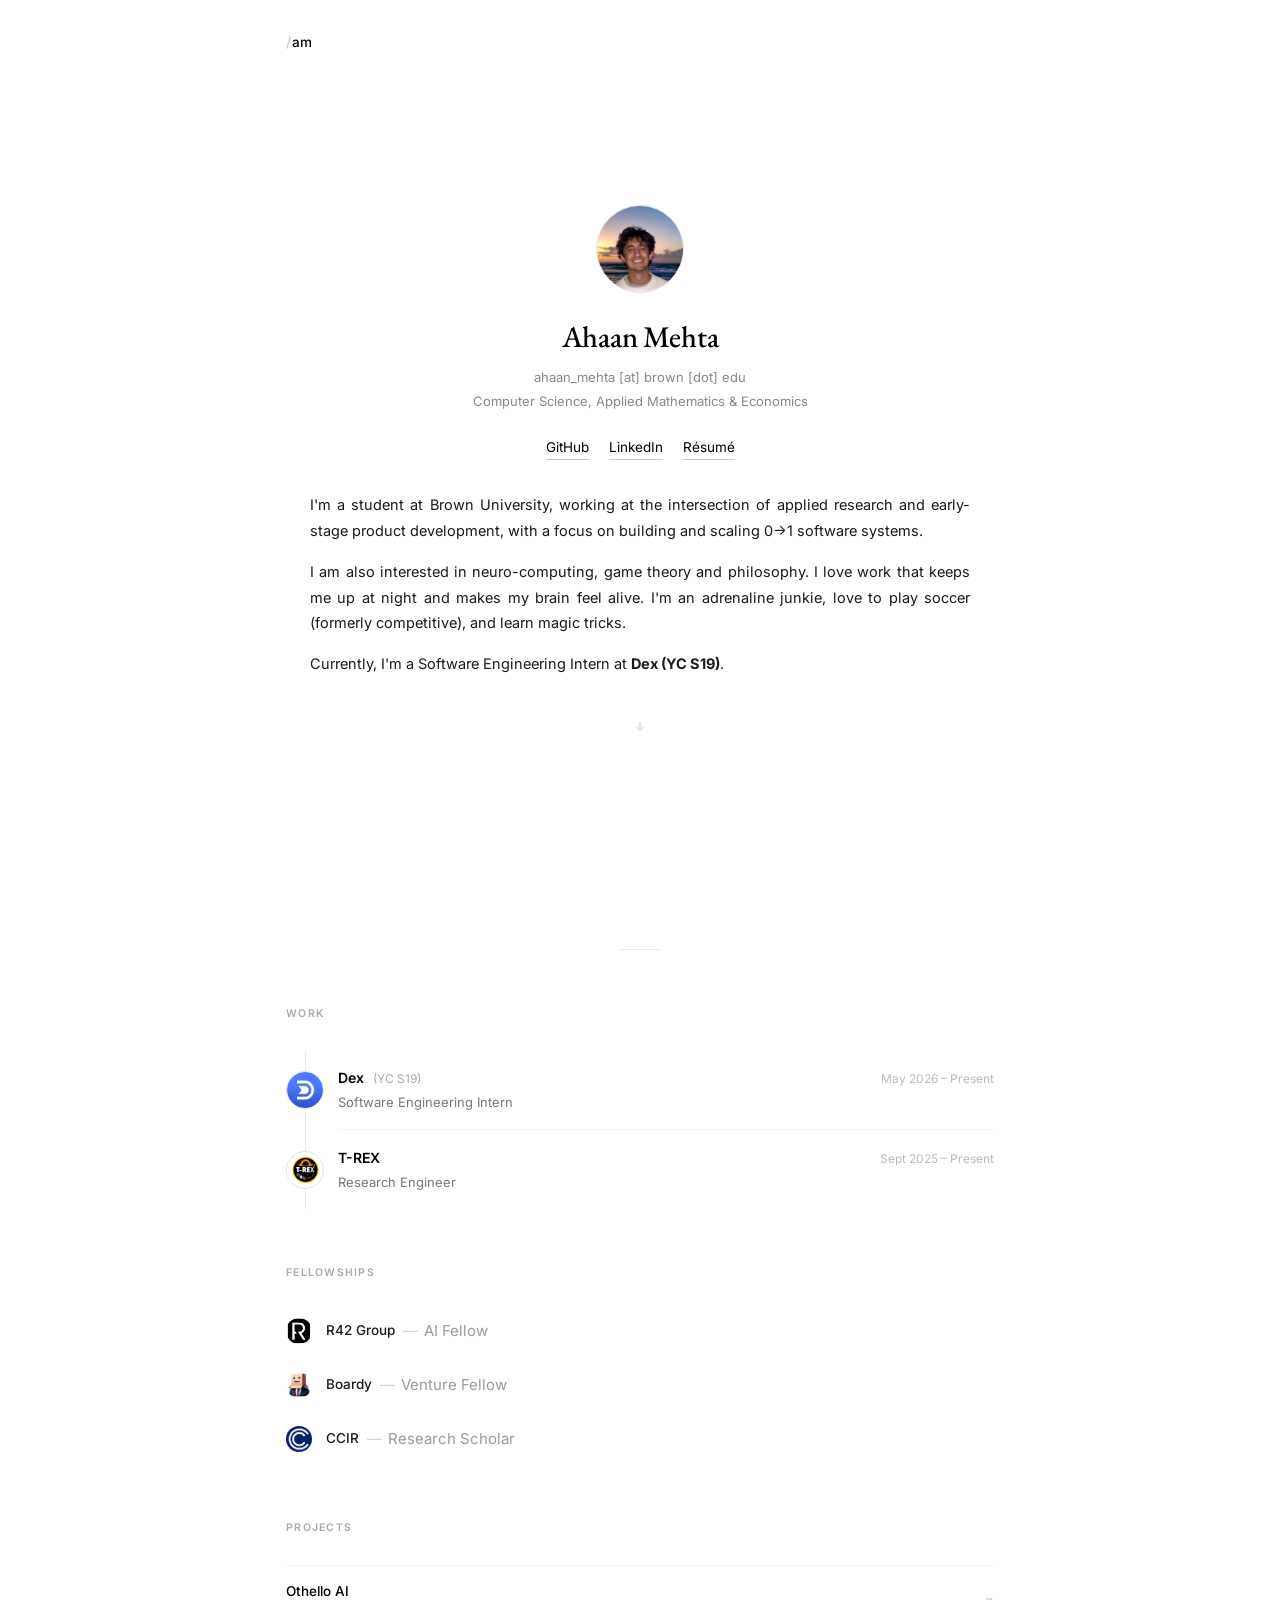
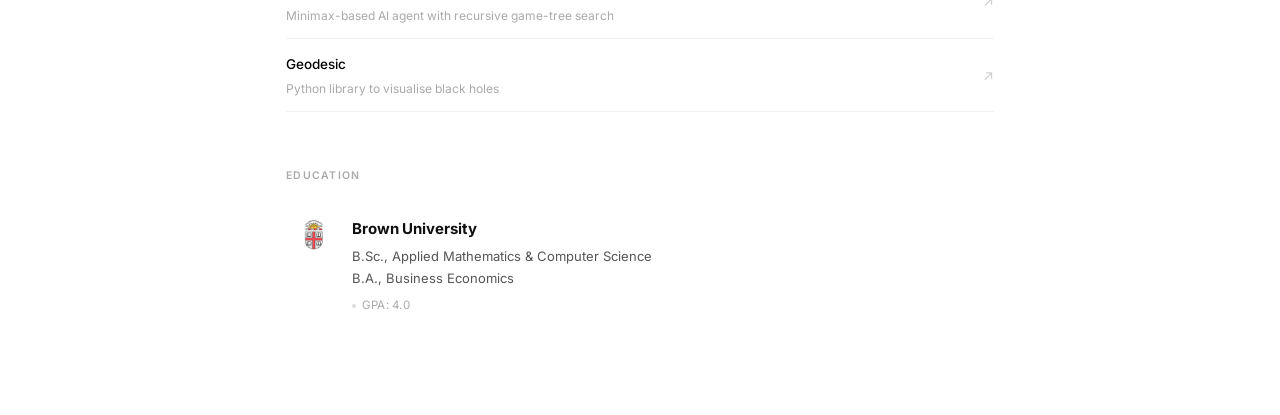
==== index.html @ 7aa82756 "Initial deploy" ====
<!DOCTYPE html>
<html lang="en">
<head>
<meta charset="UTF-8">
<meta name="viewport" content="width=device-width, initial-scale=1.0">
<title>Ahaan Mehta</title>
<link rel="preconnect" href="https://fonts.googleapis.com">
<link href="https://fonts.googleapis.com/css2?family=EB+Garamond:ital,wght@0,400;0,500;0,600;1,400&family=Inter:wght@300;400;500&display=swap" rel="stylesheet">
<style>
* { margin: 0; padding: 0; box-sizing: border-box; }

:root {
  --serif: 'EB Garamond', Georgia, serif;
  --sans:  'Inter', system-ui, sans-serif;
}

body {
  font-family: var(--sans);
  background: #fff;
  color: #000;
  font-size: 15px;
  line-height: 1.6;
  -webkit-font-smoothing: antialiased;
}

.container {
  max-width: 780px;
  margin: 0 auto;
  padding: 0 36px 100px;
}

/* ── NAV ── */
nav {
  padding: 32px 0 0;
  display: flex;
  align-items: center;
  gap: 24px;
}
.monogram {
  font-family: var(--sans);
  font-size: 13.5px;
  font-weight: 500;
  letter-spacing: -0.01em;
  color: #000;
  text-decoration: none;
  margin-right: 4px;
  padding-bottom: 2px;
  border-bottom: 1.5px solid transparent;
  transition: border-color 0.15s;
}
.monogram .slash { color: #c8c8c8; margin-right: 1px; }
.monogram:hover { border-bottom-color: #000; }
.nav-links { display: flex; gap: 24px; margin-left: auto; }
nav a {
  text-decoration: none;
  color: #000;
  font-size: 13.5px;
  font-weight: 400;
  font-family: var(--sans);
  padding-bottom: 2px;
  border-bottom: 1.5px solid transparent;
  transition: border-color 0.15s;
}
nav a.active { font-weight: 500; border-bottom-color: #000; }
nav a:hover  { border-bottom-color: #000; }

/* ── ABOVE FOLD ── */
.above-fold {
  min-height: 92vh;
  display: flex;
  flex-direction: column;
  justify-content: center;
  align-items: center;
  text-align: center;
}

.avatar {
  width: 88px;
  height: 88px;
  border-radius: 50%;
  overflow: hidden;
  flex-shrink: 0;
  border: 1.5px solid #e4e4e4;
  margin-bottom: 20px;
}
.avatar img { width: 100%; height: 100%; object-fit: cover; object-position: center top; display: block; }

h1 {
  font-family: var(--serif);
  font-size: 30px;
  font-weight: 500;
  letter-spacing: -0.2px;
  margin-bottom: 6px;
}

.meta {
  font-family: var(--sans);
  font-size: 13px;
  color: #888;
  margin-bottom: 3px;
}

/* ── TOP LINKS ── */
.links {
  display: flex;
  gap: 20px;
  margin: 20px 0 32px;
  flex-wrap: wrap;
  justify-content: center;
  align-items: center;
}
.link-item {
  position: relative;
  display: inline-block;
}
.link-item a {
  text-decoration: none;
  color: #000;
  font-family: var(--sans);
  font-size: 13.5px;
  font-weight: 400;
  border-bottom: 1px solid #ccc;
  padding-bottom: 1px;
  display: inline-block;
  transition: border-color 0.18s, transform 0.18s ease;
  transform-origin: center bottom;
}
.link-item a:hover {
  border-color: #000;
  transform: scale(1.09);
}

/* ── BROWSER-CHROME PREVIEW CARD ── */
/* Only shown on hover of .link-item */
.preview-card {
  display: none;
  position: absolute;
  top: calc(100% + 14px);
  left: 50%;
  transform: translateX(-50%);
  width: 300px;
  background: #fff;
  border: 1px solid #e2e2e2;
  border-radius: 10px;
  overflow: hidden;
  box-shadow: 0 8px 30px rgba(0,0,0,0.12);
  z-index: 100;
  pointer-events: none;
  text-align: left;
}
.link-item:hover .preview-card { display: block; }

/* Chrome bar */
.b-chrome {
  background: #f2f2f2;
  border-bottom: 1px solid #e0e0e0;
  padding: 7px 10px;
  display: flex;
  align-items: center;
  gap: 8px;
}
.b-dots {
  display: flex;
  gap: 4px;
  flex-shrink: 0;
}
.b-dots span {
  width: 9px;
  height: 9px;
  border-radius: 50%;
}
.b-url {
  flex: 1;
  background: #fff;
  border: 1px solid #ddd;
  border-radius: 4px;
  padding: 2px 7px;
  font-size: 9px;
  color: #666;
  font-family: var(--sans);
  white-space: nowrap;
  overflow: hidden;
  text-overflow: ellipsis;
  letter-spacing: 0.01em;
}

/* Browser body */
.b-body {
  height: 140px;
  display: flex;
  align-items: center;
  justify-content: center;
  gap: 10px;
  padding: 16px 18px;
  position: relative;
  overflow: hidden;
}

/* GitHub body */
.b-gh {
  background: #0d1117;
  flex-direction: column;
  align-items: flex-start;
  gap: 8px;
}
.b-gh-row {
  display: flex;
  align-items: center;
  gap: 8px;
}
.b-gh-avatar {
  width: 28px;
  height: 28px;
  border-radius: 50%;
  background: #30363d;
  flex-shrink: 0;
  display: flex;
  align-items: center;
  justify-content: center;
}
.b-gh-avatar svg { width: 17px; height: 17px; fill: #8b949e; }
.b-gh-username {
  font-size: 12px;
  font-weight: 600;
  color: #e6edf3;
  font-family: var(--sans);
}
.b-gh-repos {
  display: flex;
  flex-direction: column;
  gap: 6px;
  padding-left: 2px;
}
.b-gh-repo {
  font-size: 10.5px;
  color: #58a6ff;
  font-family: var(--sans);
  white-space: nowrap;
}
.b-gh-repo::before { content: '⬡ '; color: #30363d; font-size: 9px; }

/* LinkedIn body */
.b-li {
  background: #fff;
  flex-direction: column;
  align-items: flex-start;
  gap: 6px;
  border-top: 3px solid #0a66c2;
}
.b-li-row {
  display: flex;
  align-items: center;
  gap: 10px;
}
.b-li-photo {
  width: 42px;
  height: 42px;
  border-radius: 50%;
  background: #dde8f5;
  flex-shrink: 0;
}
.b-li-name {
  font-size: 13px;
  font-weight: 600;
  color: #000;
  font-family: var(--sans);
}
.b-li-sub {
  font-size: 10.5px;
  color: #666;
  font-family: var(--sans);
  margin-top: 2px;
  line-height: 1.4;
}
.b-li-badge {
  display: inline-block;
  background: #0a66c2;
  color: #fff;
  font-size: 10px;
  font-weight: 600;
  padding: 3px 10px;
  border-radius: 12px;
  font-family: var(--sans);
  margin-top: 6px;
}

/* Résumé body */
.b-cv {
  background: #111;
  flex-direction: column;
  align-items: flex-start;
  gap: 5px;
}
.b-cv-label {
  font-size: 9px;
  letter-spacing: 0.12em;
  text-transform: uppercase;
  color: #666;
  font-family: var(--sans);
}
.b-cv-name {
  font-size: 13px;
  font-weight: 500;
  color: #e8e8e8;
  font-family: var(--sans);
  margin-top: 2px;
}
.b-cv-role {
  font-size: 10.5px;
  color: #888;
  font-family: var(--sans);
  margin-top: 2px;
}
.b-cv-date {
  font-size: 10px;
  color: #555;
  font-family: var(--sans);
  margin-top: 8px;
}

/* ── BIO ── */
.bio {
  text-align: left;
  max-width: 660px;
  width: 100%;
}
.bio p {
  font-family: var(--sans);
  color: #1a1a1a;
  font-size: 14.5px;
  line-height: 1.78;
  margin-bottom: 15px;
  text-align: justify;
  text-align-last: left;
  hyphens: auto;
  -webkit-hyphens: auto;
}
.bio p:last-child { margin-bottom: 0; }

/* ── SCROLL HINT ── */
.scroll-hint {
  margin-top: 40px;
  font-size: 12px;
  color: #ccc;
  font-family: var(--sans);
  letter-spacing: 0.04em;
}

/* ── DIVIDER ── */
.divider {
  width: 40px;
  height: 1px;
  background: #e8e8e8;
  margin: 64px auto 0;
}

/* ── SECTIONS ── */
.below-fold { padding-top: 0; }
section { margin-top: 56px; }
.section-label {
  font-family: var(--sans);
  font-size: 10.5px;
  font-weight: 600;
  letter-spacing: 0.12em;
  text-transform: uppercase;
  color: #aaa;
  margin-bottom: 28px;
}

/* ── WORK TIMELINE ── */
.timeline-track {
  position: relative;
  padding-left: 52px;
}
.timeline-track::before {
  content: '';
  position: absolute;
  left: 19px;
  top: 0;
  bottom: 0;
  width: 1px;
  background: #ebebeb;
}

.tl-item {
  position: relative;
  display: flex;
  align-items: flex-start;
  gap: 16px;
  padding: 16px 0;
  border-bottom: 1px solid #f4f4f4;
}
.tl-item:last-child { border-bottom: none; }

.tl-dot {
  position: absolute;
  left: -52px;
  top: 50%;
  transform: translateY(-50%);
  width: 38px;
  height: 38px;
  border-radius: 50%;
  background: #fff;
  border: 1px solid #e4e4e4;
  display: flex;
  align-items: center;
  justify-content: center;
  overflow: hidden;
  flex-shrink: 0;
  z-index: 1;
}
.tl-dot img { width: 100%; height: 100%; object-fit: cover; border-radius: 50%; display: block; }

.tl-main { flex: 1; }
.tl-header {
  display: flex;
  align-items: baseline;
  justify-content: space-between;
  gap: 12px;
}

/* Link wraps only the company name */
.tl-link {
  text-decoration: none;
  color: inherit;
  display: inline-block;
}
.tl-company {
  font-family: var(--sans);
  font-size: 14px;
  font-weight: 600;
  display: inline-block;
  transition: transform 0.18s ease;
  transform-origin: left center;
}
.tl-link:hover .tl-company { transform: scale(1.06); }

.tl-yc {
  font-size: 12px;
  color: #aaa;
  font-weight: 400;
  margin-left: 5px;
  font-family: var(--sans);
  letter-spacing: 0;
}
.tl-date {
  font-size: 12px;
  color: #bbb;
  font-family: var(--sans);
  white-space: nowrap;
}
.tl-role {
  font-size: 13px;
  color: #777;
  margin-top: 2px;
}

/* ── FELLOWSHIPS ── */
.fellowships {
  display: flex;
  flex-direction: column;
  gap: 4px;
  margin-top: -4px;
}
.fellow-row {
  display: flex;
  align-items: center;
  gap: 14px;
  padding: 12px 0;
}
.fellow-mark {
  width: 26px;
  height: 26px;
  border-radius: 50%;
  overflow: hidden;
  background: #fff;
  flex-shrink: 0;
}
.fellow-mark img { width: 100%; height: 100%; object-fit: cover; display: block; }

/* Link wraps only the name + role text */
.fellow-link {
  flex: 1;
  text-decoration: none;
  color: inherit;
  display: inline-flex;
  align-items: center;
}
.fellow-name {
  font-family: var(--sans);
  font-size: 13.5px;
  font-weight: 500;
  color: #1a1a1a;
  letter-spacing: -0.05px;
  display: inline-block;
  transition: transform 0.18s ease, color 0.15s;
  transform-origin: left center;
}
.fellow-link:hover .fellow-name { transform: scale(1.05); color: #000; }
.fellow-role {
  font-weight: 400;
  color: #9a9a9a;
  margin-left: 8px;
  letter-spacing: 0;
  transition: color 0.15s;
}
.fellow-role::before { content: '—'; margin-right: 6px; color: #d4d4d4; }
.fellow-link:hover .fellow-role { color: #6a6a6a; }

/* ── PROJECTS ── */
.projects-list { display: flex; flex-direction: column; }
.project-item {
  display: flex;
  align-items: center;
  justify-content: space-between;
  padding: 13px 0;
  border-bottom: 1px solid #f2f2f2;
  text-decoration: none;
  color: inherit;
}
.project-item:first-child { border-top: 1px solid #f2f2f2; }
.project-item:hover .project-name { border-bottom: 1px solid #000; }
.project-left { flex: 1; }
.project-name {
  font-size: 13.5px;
  font-weight: 500;
  border-bottom: 1px solid transparent;
  display: inline;
  font-family: var(--sans);
}
.project-tech { font-size: 12px; color: #aaa; margin-top: 3px; font-family: var(--sans); }
.project-arrow { font-size: 14px; color: #ccc; margin-left: 12px; }

/* ── EDUCATION ── */
.edu-row {
  display: flex;
  align-items: flex-start;
  gap: 10px;
  padding: 4px 0 0;
}
.edu-mark {
  width: 56px;
  height: 56px;
  flex-shrink: 0;
  display: flex;
  align-items: flex-start;
  justify-content: center;
  padding-top: 2px;
}
.edu-mark img {
  max-width: 56px;
  max-height: 56px;
  width: auto;
  height: auto;
  object-fit: contain;
  display: block;
  opacity: 0.8;
}
.edu-body { flex: 1; min-width: 0; }
.edu-school {
  font-family: var(--sans);
  font-size: 15px;
  font-weight: 700;
  color: #0f0f0f;
  letter-spacing: -0.1px;
  margin-bottom: 5px;
}
.edu-degree {
  font-size: 13px;
  color: #555;
  line-height: 1.6;
  font-family: var(--sans);
}
.edu-degree + .edu-degree { margin-top: 1px; }
.edu-meta {
  display: inline-flex;
  align-items: center;
  gap: 6px;
  margin-top: 8px;
  font-size: 11.5px;
  color: #aaa;
  font-family: var(--sans);
  letter-spacing: 0.02em;
}
.edu-meta::before {
  content: '';
  width: 4px;
  height: 4px;
  border-radius: 50%;
  background: #ddd;
  flex-shrink: 0;
}

/* ── RESPONSIVE ── */
@media (max-width: 640px) {
  .container { padding: 0 20px 80px; }
  nav { padding: 24px 0 0; gap: 16px; }
  .nav-links { gap: 16px; }
  nav a { font-size: 13px; }
  .above-fold { min-height: 85vh; }
  h1 { font-size: 26px; }
  .bio { max-width: 100%; }
  .tl-header { flex-direction: column; gap: 2px; }
  .edu-mark { width: 44px; height: 44px; }
  .edu-mark img { max-width: 44px; max-height: 44px; }
}
</style>
</head>
<body>
<div class="container">

  <!-- NAV -->
  <nav>
    <a href="#" class="monogram" aria-label="Ahaan Mehta — home">
      <span class="slash">/</span>am
    </a>
    <div class="nav-links" style="display:none;">
      <a href="#" class="active">Home</a>
      <a href="#">Entries</a>
      <a href="#">Research</a>
      <a href="#">Projects</a>
    </div>
  </nav>

  <!-- ABOVE FOLD -->
  <div class="above-fold">

    <div class="avatar">
      <img src="assets/avatar.jpg" alt="Ahaan Mehta">
    </div>

    <h1>Ahaan Mehta</h1>
    <div class="meta">ahaan_mehta [at] brown [dot] edu</div>
    <div class="meta">Computer Science, Applied Mathematics &amp; Economics</div>

    <!-- TOP LINKS — zoom on hover, browser-chrome preview card -->
    <div class="links">

      <div class="link-item">
        <a href="https://github.com/ahaan025" target="_blank" rel="noopener">GitHub</a>
        <div class="preview-card">
          <div class="b-chrome">
            <div class="b-dots">
              <span style="background:#ff5f57;"></span>
              <span style="background:#febc2e;"></span>
              <span style="background:#28c840;"></span>
            </div>
            <div class="b-url">github.com/ahaan025</div>
          </div>
          <div class="b-body b-gh">
            <div class="b-gh-row">
              <div class="b-gh-avatar">
                <svg viewBox="0 0 16 16"><path d="M8 0C3.58 0 0 3.58 0 8c0 3.54 2.29 6.53 5.47 7.59.4.07.55-.17.55-.38 0-.19-.01-.82-.01-1.49-2.01.37-2.53-.49-2.69-.94-.09-.23-.48-.94-.82-1.13-.28-.15-.68-.52-.01-.53.63-.01 1.08.58 1.23.82.72 1.21 1.87.87 2.33.66.07-.52.28-.87.51-1.07-1.78-.2-3.64-.89-3.64-3.95 0-.87.31-1.59.82-2.15-.08-.2-.36-1.02.08-2.12 0 0 .67-.21 2.2.82.64-.18 1.32-.27 2-.27.68 0 1.36.09 2 .27 1.53-1.04 2.2-.82 2.2-.82.44 1.1.16 1.92.08 2.12.51.56.82 1.27.82 2.15 0 3.07-1.87 3.75-3.65 3.95.29.25.54.73.54 1.48 0 1.07-.01 1.93-.01 2.2 0 .21.15.46.55.38A8.013 8.013 0 0016 8c0-4.42-3.58-8-8-8z"/></svg>
              </div>
              <span class="b-gh-username">ahaan025</span>
            </div>
            <div class="b-gh-repos">
              <div class="b-gh-repo">take-home-assessment</div>
              <div class="b-gh-repo">geodesic</div>
              <div class="b-gh-repo">othello-ai</div>
              <div class="b-gh-repo">personal-website</div>
            </div>
          </div>
        </div>
      </div>

      <div class="link-item">
        <a href="https://www.linkedin.com/in/ahaan-mehta/" target="_blank" rel="noopener">LinkedIn</a>
        <div class="preview-card">
          <div class="b-chrome">
            <div class="b-dots">
              <span style="background:#ff5f57;"></span>
              <span style="background:#febc2e;"></span>
              <span style="background:#28c840;"></span>
            </div>
            <div class="b-url">linkedin.com/in/ahaan-mehta</div>
          </div>
          <div class="b-body b-li">
            <div class="b-li-row">
              <div class="b-li-photo"></div>
              <div>
                <div class="b-li-name">Ahaan Mehta</div>
                <div class="b-li-sub">Student at Brown University</div>
                <div class="b-li-badge">Connect</div>
              </div>
            </div>
          </div>
        </div>
      </div>

      <!-- ════════════════════════════════════════════════
           TO UPDATE RÉSUMÉ: upload your PDF to the repo
           as assets/resume.pdf, then change href below.
           ════════════════════════════════════════════════ -->
      <div class="link-item">
        <a href="assets/resume.pdf" target="_blank" rel="noopener">Résumé</a>
        <div class="preview-card">
          <div class="b-chrome">
            <div class="b-dots">
              <span style="background:#ff5f57;"></span>
              <span style="background:#febc2e;"></span>
              <span style="background:#28c840;"></span>
            </div>
            <div class="b-url">ahaan_mehta_resume.pdf</div>
          </div>
          <div class="b-body b-cv">
            <div class="b-cv-label">Curriculum Vitae</div>
            <div class="b-cv-name">Ahaan Mehta</div>
            <div class="b-cv-role">CS · Applied Math · Business Econ</div>
            <div class="b-cv-date">Last updated May 2026</div>
          </div>
        </div>
      </div>

    </div>

    <!-- BIO -->
    <div class="bio">
      <p>I'm a student at Brown University, working at the intersection of applied research and early-stage product development, with a focus on building and scaling 0→1 software systems.</p>
      <p>I am also interested in neuro-computing, game theory and philosophy. I love work that keeps me up at night and makes my brain feel alive. I'm an adrenaline junkie, love to play soccer (formerly competitive), and learn magic tricks.</p>
      <p>Currently, I'm a Software Engineering Intern at <strong>Dex (YC S19)</strong>.</p>
    </div>

    <div class="scroll-hint">↓</div>
  </div>

  <div class="divider"></div>

  <!-- BELOW FOLD -->
  <div class="below-fold">

    <!-- WORK — row is a div; only the company name is a link -->
    <section>
      <div class="section-label">Work</div>
      <div class="timeline-track">

        <div class="tl-item">
          <div class="tl-dot">
            <img src="assets/dex.png" alt="Dex">
          </div>
          <div class="tl-main">
            <div class="tl-header">
              <div>
                <a class="tl-link" href="https://getdex.com" target="_blank" rel="noopener">
                  <span class="tl-company">Dex</span>
                </a>
                <span class="tl-yc">(YC S19)</span>
              </div>
              <div class="tl-date">May 2026 – Present</div>
            </div>
            <div class="tl-role">Software Engineering Intern</div>
          </div>
        </div>

        <div class="tl-item">
          <div class="tl-dot">
            <img src="assets/trex.jpg" alt="T-REX">
          </div>
          <div class="tl-main">
            <div class="tl-header">
              <div>
                <a class="tl-link" href="https://t-rexsat.com/" target="_blank" rel="noopener">
                  <span class="tl-company">T-REX</span>
                </a>
              </div>
              <div class="tl-date">Sept 2025 – Present</div>
            </div>
            <div class="tl-role">Research Engineer</div>
          </div>
        </div>

      </div>
    </section>

    <!-- FELLOWSHIPS — row is a div; only the name is a link -->
    <section>
      <div class="section-label">Fellowships</div>
      <div class="fellowships">

        <div class="fellow-row">
          <div class="fellow-mark">
            <img src="assets/r42.jpeg" alt="R42 Group">
          </div>
          <a class="fellow-link" href="https://www.r42group.com/" target="_blank" rel="noopener">
            <span class="fellow-name">R42 Group</span>
            <span class="fellow-role">AI Fellow</span>
          </a>
        </div>

        <div class="fellow-row">
          <div class="fellow-mark">
            <img src="assets/boardy.jpeg" alt="Boardy">
          </div>
          <a class="fellow-link" href="https://www.boardy.ai/" target="_blank" rel="noopener">
            <span class="fellow-name">Boardy</span>
            <span class="fellow-role">Venture Fellow</span>
          </a>
        </div>

        <div class="fellow-row">
          <div class="fellow-mark">
            <img src="assets/ccir.png" alt="CCIR">
          </div>
          <a class="fellow-link" href="https://cambridge-research.org/" target="_blank" rel="noopener">
            <span class="fellow-name">CCIR</span>
            <span class="fellow-role">Research Scholar</span>
          </a>
        </div>

      </div>
    </section>

    <!-- PROJECTS -->
    <!-- ════════════════════════════════════════════════════
         TO ADD / UPDATE A PROJECT:
         Copy one <a class="project-item"> block below,
         set href="https://github.com/ahaan025/REPO-NAME",
         update the name and tech description.
         ════════════════════════════════════════════════════ -->
    <section>
      <div class="section-label">Projects</div>
      <div class="projects-list">
        <a class="project-item" href="https://github.com/ahaan025/othello-ai" target="_blank" rel="noopener">
          <div class="project-left">
            <div class="project-name">Othello AI</div>
            <div class="project-tech">Minimax-based AI agent with recursive game-tree search</div>
          </div>
          <div class="project-arrow">↗</div>
        </a>
        <a class="project-item" href="https://github.com/ahaan025/geodesic" target="_blank" rel="noopener">
          <div class="project-left">
            <div class="project-name">Geodesic</div>
            <div class="project-tech">Python library to visualise black holes</div>
          </div>
          <div class="project-arrow">↗</div>
        </a>
      </div>
    </section>

    <!-- EDUCATION -->
    <section>
      <div class="section-label">Education</div>
      <div class="edu-row">
        <div class="edu-mark">
          <img src="assets/brown.png" alt="Brown University">
        </div>
        <div class="edu-body">
          <div class="edu-school">Brown University</div>
          <div class="edu-degree">B.Sc., Applied Mathematics &amp; Computer Science</div>
          <div class="edu-degree">B.A., Business Economics</div>
          <div class="edu-meta">GPA: 4.0</div>
        </div>
      </div>
    </section>

  </div>
</div>
</body>
</html>
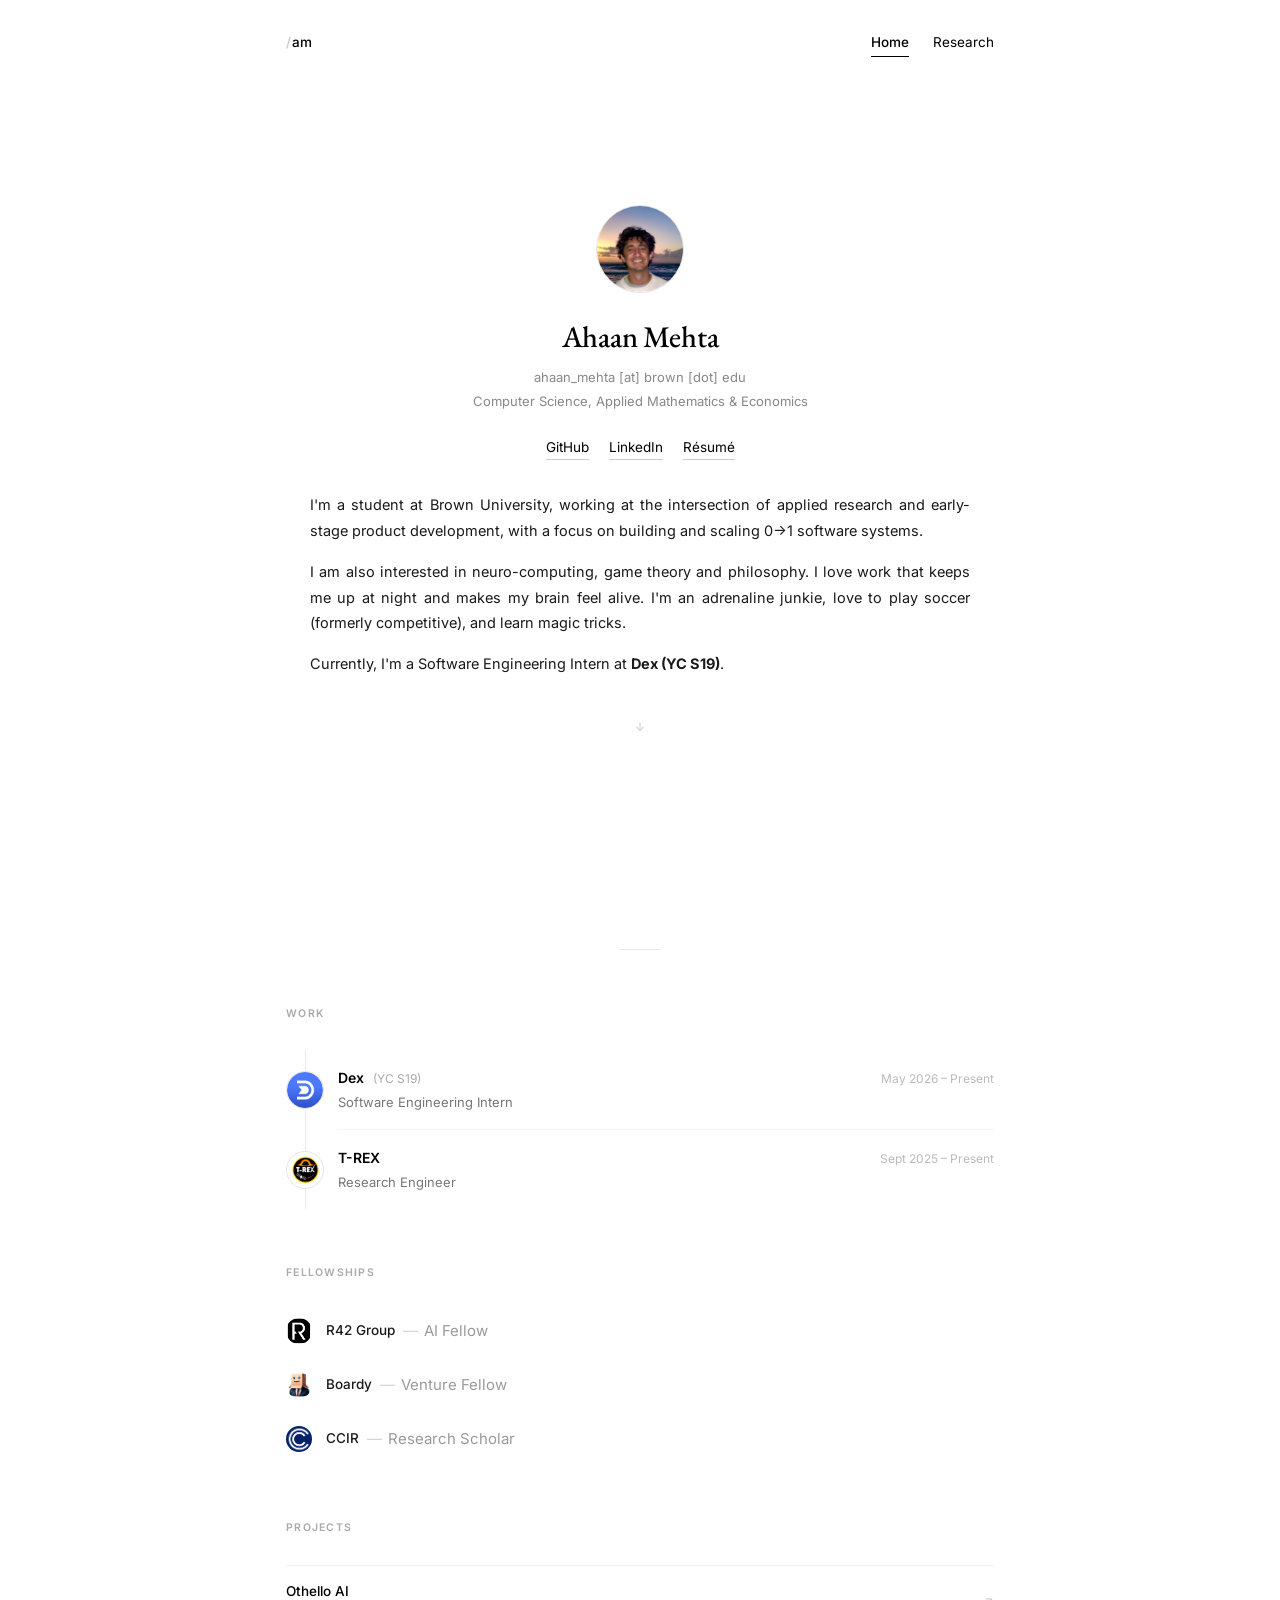
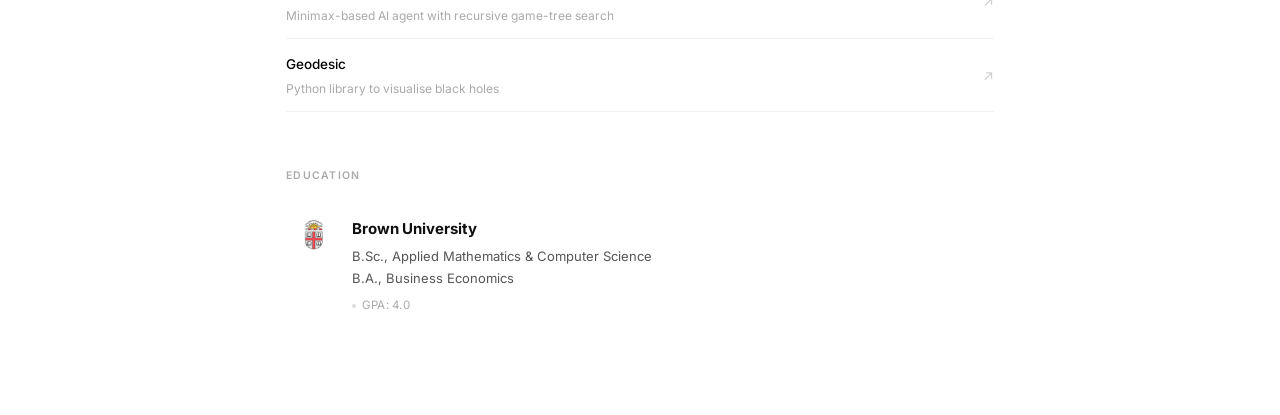
==== commit a96ced9e: "Add Research page with papers; show Home + Research nav" ====
--- a/index.html
+++ b/index.html
@@ -614,11 +614,9 @@
     <a href="#" class="monogram" aria-label="Ahaan Mehta — home">
       <span class="slash">/</span>am
     </a>
-    <div class="nav-links" style="display:none;">
-      <a href="#" class="active">Home</a>
-      <a href="#">Entries</a>
-      <a href="#">Research</a>
-      <a href="#">Projects</a>
+    <div class="nav-links">
+      <a href="index.html" class="active">Home</a>
+      <a href="research.html">Research</a>
     </div>
   </nav>
 
@@ -820,7 +818,7 @@
     <section>
       <div class="section-label">Projects</div>
       <div class="projects-list">
-        <a class="project-item" href="https://github.com/ahaan025/othello-ai" target="_blank" rel="noopener">
+        <a class="project-item" href="https://othello-ai.netlify.app/" target="_blank" rel="noopener">
           <div class="project-left">
             <div class="project-name">Othello AI</div>
             <div class="project-tech">Minimax-based AI agent with recursive game-tree search</div>
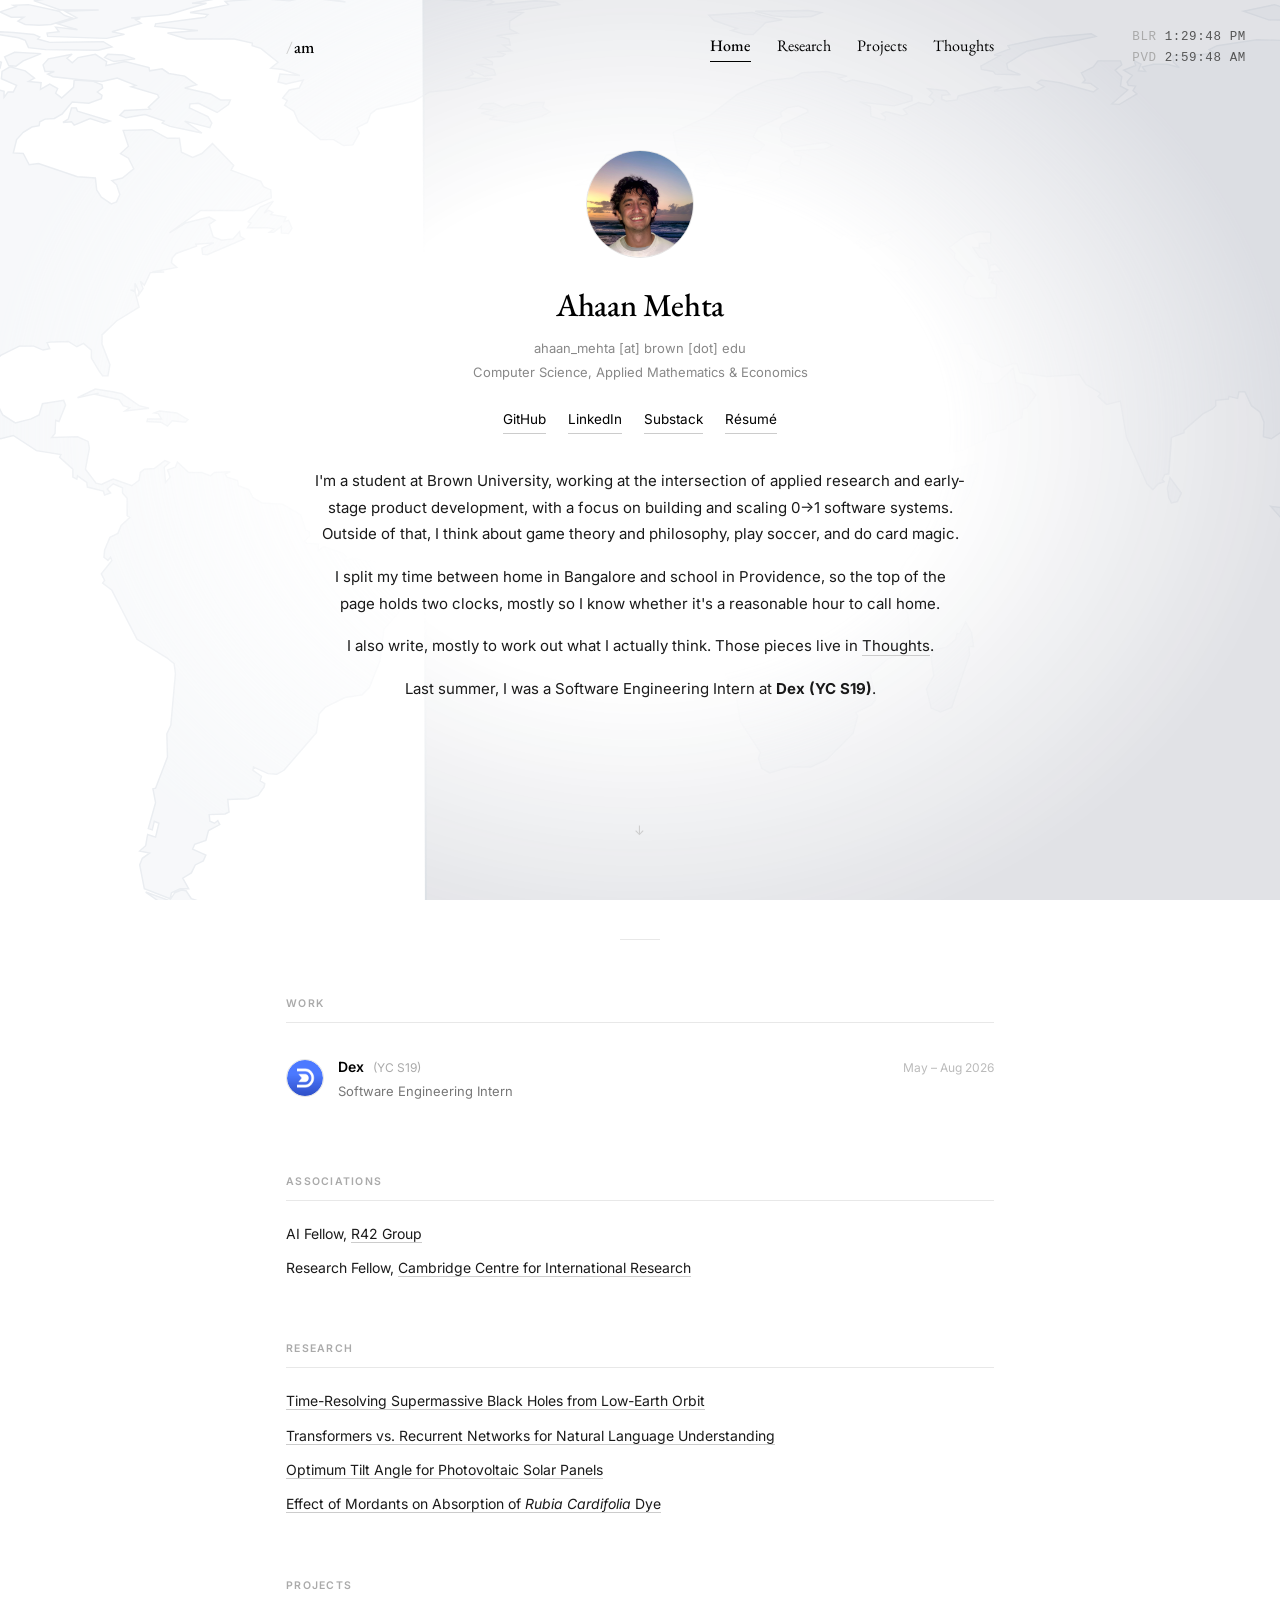
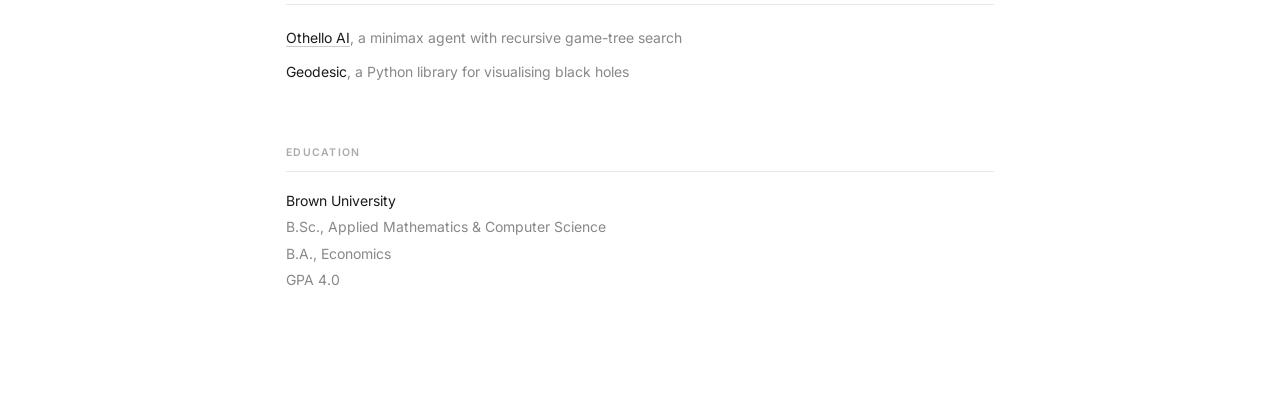
==== commit 25cb0937: "Refresh site: clocks, dark mode, world map, Thoughts, first post" ====
--- a/index.html
+++ b/index.html
@@ -2,109 +2,92 @@
 <html lang="en">
 <head>
 <meta charset="UTF-8">
+<script>(function(){try{var t=localStorage.getItem("theme");if(t)document.documentElement.setAttribute("data-theme",t);}catch(e){}})();</script>
 <meta name="viewport" content="width=device-width, initial-scale=1.0">
+<meta name="description" content="Ahaan Mehta. Student at Brown University, working on applied research and early-stage product development, with a focus on building and scaling 0→1 software systems.">
+<meta property="og:title" content="Ahaan Mehta">
+<meta property="og:description" content="Student at Brown University. Applied research and early-stage product development.">
+<meta property="og:type" content="website">
+<meta property="og:url" content="https://ahaan025.github.io/">
+<meta name="twitter:card" content="summary">
+<link rel="icon" href="data:image/svg+xml,%3Csvg xmlns='http://www.w3.org/2000/svg' viewBox='0 0 32 32'%3E%3Ctext y='25' font-size='26' font-family='Georgia,serif'%3Eam%3C/text%3E%3C/svg%3E">
 <title>Ahaan Mehta</title>
 <link rel="preconnect" href="https://fonts.googleapis.com">
 <link href="https://fonts.googleapis.com/css2?family=EB+Garamond:ital,wght@0,400;0,500;0,600;1,400&family=Inter:wght@300;400;500&display=swap" rel="stylesheet">
+<link rel="stylesheet" href="style.css">
 <style>
-* { margin: 0; padding: 0; box-sizing: border-box; }
-
-:root {
-  --serif: 'EB Garamond', Georgia, serif;
-  --sans:  'Inter', system-ui, sans-serif;
-}
-
-body {
-  font-family: var(--sans);
-  background: #fff;
-  color: #000;
-  font-size: 15px;
-  line-height: 1.6;
-  -webkit-font-smoothing: antialiased;
-}
-
-.container {
-  max-width: 780px;
-  margin: 0 auto;
-  padding: 0 36px 100px;
-}
-
-/* ── NAV ── */
-nav {
-  padding: 32px 0 0;
-  display: flex;
-  align-items: center;
-  gap: 24px;
-}
-.monogram {
-  font-family: var(--sans);
-  font-size: 13.5px;
-  font-weight: 500;
-  letter-spacing: -0.01em;
-  color: #000;
-  text-decoration: none;
-  margin-right: 4px;
-  padding-bottom: 2px;
-  border-bottom: 1.5px solid transparent;
-  transition: border-color 0.15s;
-}
-.monogram .slash { color: #c8c8c8; margin-right: 1px; }
-.monogram:hover { border-bottom-color: #000; }
-.nav-links { display: flex; gap: 24px; margin-left: auto; }
-nav a {
-  text-decoration: none;
-  color: #000;
-  font-size: 13.5px;
-  font-weight: 400;
-  font-family: var(--sans);
-  padding-bottom: 2px;
-  border-bottom: 1.5px solid transparent;
-  transition: border-color 0.15s;
-}
-nav a.active { font-weight: 500; border-bottom-color: #000; }
-nav a:hover  { border-bottom-color: #000; }
-
 /* ── ABOVE FOLD ── */
+/* Full window height, content on the true vertical centre.
+   The scroll arrow is absolute so it doesn't pull the
+   centre of gravity upward. */
 .above-fold {
-  min-height: 92vh;
+  /* minus the top bar, so the centre of this block is the
+     centre of the window rather than 88px below it.
+     svh keeps mobile browsers' collapsing URL bar out of it. */
+  min-height: calc(100vh - 88px);
+  min-height: calc(100svh - 88px);
   display: flex;
   flex-direction: column;
   justify-content: center;
   align-items: center;
   text-align: center;
+  position: relative;
+  /* bottom padding exceeds the top so the block rides a little
+     above the geometric centre, which reads as centred. */
+  padding: 24px 0 110px;
 }
 
 .avatar {
-  width: 88px;
-  height: 88px;
+  width: 108px;
+  height: 108px;
   border-radius: 50%;
   overflow: hidden;
   flex-shrink: 0;
-  border: 1.5px solid #e4e4e4;
-  margin-bottom: 20px;
-}
-.avatar img { width: 100%; height: 100%; object-fit: cover; object-position: center top; display: block; }
+  border: 1px solid var(--border);
+  margin-bottom: 22px;
+  transition: transform 0.4s cubic-bezier(0.2, 0.7, 0.3, 1),
+              border-color 0.4s ease;
+}
+.avatar:hover {
+  transform: scale(1.035);
+  border-color: var(--faint-3);
+}
+.avatar img {
+  width: 100%; height: 100%;
+  object-fit: cover; object-position: center top;
+  display: block;
+  transition: transform 0.6s cubic-bezier(0.2, 0.7, 0.3, 1);
+}
+/* The photo drifts a little further than its frame, so the
+   crop shifts under the circle rather than the whole thing
+   just getting bigger. */
+.avatar:hover img { transform: scale(1.06); }
+
+@media (prefers-reduced-motion: reduce) {
+  .avatar, .avatar img { transition: none; }
+  .avatar:hover, .avatar:hover img { transform: none; }
+}
 
 h1 {
   font-family: var(--serif);
-  font-size: 30px;
+  font-size: 32px;
   font-weight: 500;
-  letter-spacing: -0.2px;
-  margin-bottom: 6px;
+  letter-spacing: -0.25px;
+  margin-bottom: 7px;
 }
 
 .meta {
   font-family: var(--sans);
   font-size: 13px;
-  color: #888;
+  color: var(--muted);
   margin-bottom: 3px;
 }
 
 /* ── TOP LINKS ── */
 .links {
   display: flex;
-  gap: 20px;
-  margin: 20px 0 32px;
+  gap: 22px;
+  margin: 22px 0 34px;
   flex-wrap: wrap;
   justify-content: center;
   align-items: center;
@@ -115,233 +98,48 @@
 }
 .link-item a {
   text-decoration: none;
-  color: #000;
+  color: var(--text);
   font-family: var(--sans);
   font-size: 13.5px;
   font-weight: 400;
-  border-bottom: 1px solid #ccc;
-  padding-bottom: 1px;
+  border-bottom: 1px solid var(--faint-3);
+  padding-bottom: 2px;
   display: inline-block;
   transition: border-color 0.18s, transform 0.18s ease;
   transform-origin: center bottom;
 }
 .link-item a:hover {
-  border-color: #000;
+  border-color: var(--text);
   transform: scale(1.09);
 }
 
-/* ── BROWSER-CHROME PREVIEW CARD ── */
-/* Only shown on hover of .link-item */
-.preview-card {
-  display: none;
+/* ── BIO ── */
+.bio {
+  /* Centred to match the name and link row above it, and run to
+     the full width of the column rather than a narrower measure. */
+  text-align: center;
+  max-width: 100%;
+  width: 100%;
+}
+.bio p {
+  font-family: var(--sans);
+  color: var(--text-2);
+  font-size: 15px;
+  line-height: 1.78;
+  margin-bottom: 16px;
+  /* Even out the line lengths so the ragged edges stay symmetric. */
+  text-wrap: balance;
+}
+.bio p:last-child { margin-bottom: 0; }
+
+/* ── SCROLL HINT ── */
+.scroll-hint {
   position: absolute;
-  top: calc(100% + 14px);
+  bottom: 34px;
   left: 50%;
   transform: translateX(-50%);
-  width: 300px;
-  background: #fff;
-  border: 1px solid #e2e2e2;
-  border-radius: 10px;
-  overflow: hidden;
-  box-shadow: 0 8px 30px rgba(0,0,0,0.12);
-  z-index: 100;
-  pointer-events: none;
-  text-align: left;
-}
-.link-item:hover .preview-card { display: block; }
-
-/* Chrome bar */
-.b-chrome {
-  background: #f2f2f2;
-  border-bottom: 1px solid #e0e0e0;
-  padding: 7px 10px;
-  display: flex;
-  align-items: center;
-  gap: 8px;
-}
-.b-dots {
-  display: flex;
-  gap: 4px;
-  flex-shrink: 0;
-}
-.b-dots span {
-  width: 9px;
-  height: 9px;
-  border-radius: 50%;
-}
-.b-url {
-  flex: 1;
-  background: #fff;
-  border: 1px solid #ddd;
-  border-radius: 4px;
-  padding: 2px 7px;
-  font-size: 9px;
-  color: #666;
-  font-family: var(--sans);
-  white-space: nowrap;
-  overflow: hidden;
-  text-overflow: ellipsis;
-  letter-spacing: 0.01em;
-}
-
-/* Browser body */
-.b-body {
-  height: 140px;
-  display: flex;
-  align-items: center;
-  justify-content: center;
-  gap: 10px;
-  padding: 16px 18px;
-  position: relative;
-  overflow: hidden;
-}
-
-/* GitHub body */
-.b-gh {
-  background: #0d1117;
-  flex-direction: column;
-  align-items: flex-start;
-  gap: 8px;
-}
-.b-gh-row {
-  display: flex;
-  align-items: center;
-  gap: 8px;
-}
-.b-gh-avatar {
-  width: 28px;
-  height: 28px;
-  border-radius: 50%;
-  background: #30363d;
-  flex-shrink: 0;
-  display: flex;
-  align-items: center;
-  justify-content: center;
-}
-.b-gh-avatar svg { width: 17px; height: 17px; fill: #8b949e; }
-.b-gh-username {
-  font-size: 12px;
-  font-weight: 600;
-  color: #e6edf3;
-  font-family: var(--sans);
-}
-.b-gh-repos {
-  display: flex;
-  flex-direction: column;
-  gap: 6px;
-  padding-left: 2px;
-}
-.b-gh-repo {
-  font-size: 10.5px;
-  color: #58a6ff;
-  font-family: var(--sans);
-  white-space: nowrap;
-}
-.b-gh-repo::before { content: '⬡ '; color: #30363d; font-size: 9px; }
-
-/* LinkedIn body */
-.b-li {
-  background: #fff;
-  flex-direction: column;
-  align-items: flex-start;
-  gap: 6px;
-  border-top: 3px solid #0a66c2;
-}
-.b-li-row {
-  display: flex;
-  align-items: center;
-  gap: 10px;
-}
-.b-li-photo {
-  width: 42px;
-  height: 42px;
-  border-radius: 50%;
-  background: #dde8f5;
-  flex-shrink: 0;
-}
-.b-li-name {
   font-size: 13px;
-  font-weight: 600;
-  color: #000;
-  font-family: var(--sans);
-}
-.b-li-sub {
-  font-size: 10.5px;
-  color: #666;
-  font-family: var(--sans);
-  margin-top: 2px;
-  line-height: 1.4;
-}
-.b-li-badge {
-  display: inline-block;
-  background: #0a66c2;
-  color: #fff;
-  font-size: 10px;
-  font-weight: 600;
-  padding: 3px 10px;
-  border-radius: 12px;
-  font-family: var(--sans);
-  margin-top: 6px;
-}
-
-/* Résumé body */
-.b-cv {
-  background: #111;
-  flex-direction: column;
-  align-items: flex-start;
-  gap: 5px;
-}
-.b-cv-label {
-  font-size: 9px;
-  letter-spacing: 0.12em;
-  text-transform: uppercase;
-  color: #666;
-  font-family: var(--sans);
-}
-.b-cv-name {
-  font-size: 13px;
-  font-weight: 500;
-  color: #e8e8e8;
-  font-family: var(--sans);
-  margin-top: 2px;
-}
-.b-cv-role {
-  font-size: 10.5px;
-  color: #888;
-  font-family: var(--sans);
-  margin-top: 2px;
-}
-.b-cv-date {
-  font-size: 10px;
-  color: #555;
-  font-family: var(--sans);
-  margin-top: 8px;
-}
-
-/* ── BIO ── */
-.bio {
-  text-align: left;
-  max-width: 660px;
-  width: 100%;
-}
-.bio p {
-  font-family: var(--sans);
-  color: #1a1a1a;
-  font-size: 14.5px;
-  line-height: 1.78;
-  margin-bottom: 15px;
-  text-align: justify;
-  text-align-last: left;
-  hyphens: auto;
-  -webkit-hyphens: auto;
-}
-.bio p:last-child { margin-bottom: 0; }
-
-/* ── SCROLL HINT ── */
-.scroll-hint {
-  margin-top: 40px;
-  font-size: 12px;
-  color: #ccc;
+  color: var(--faint-3);
   font-family: var(--sans);
   letter-spacing: 0.04em;
 }
@@ -350,7 +148,7 @@
 .divider {
   width: 40px;
   height: 1px;
-  background: #e8e8e8;
+  background: var(--rule);
   margin: 64px auto 0;
 }
 
@@ -363,8 +161,10 @@
   font-weight: 600;
   letter-spacing: 0.12em;
   text-transform: uppercase;
-  color: #aaa;
-  margin-bottom: 28px;
+  color: var(--faint);
+  padding-bottom: 9px;
+  border-bottom: 1px solid var(--rule);
+  margin-bottom: 16px;
 }
 
 /* ── WORK TIMELINE ── */
@@ -379,7 +179,7 @@
   top: 0;
   bottom: 0;
   width: 1px;
-  background: #ebebeb;
+  background: var(--rule-2);
 }
 
 .tl-item {
@@ -388,9 +188,13 @@
   align-items: flex-start;
   gap: 16px;
   padding: 16px 0;
-  border-bottom: 1px solid #f4f4f4;
+  border-bottom: 1px solid var(--rule-5);
 }
 .tl-item:last-child { border-bottom: none; }
+
+/* With a single role the connecting line is just a stub, so hide it.
+   It comes back automatically once there are two or more. */
+.timeline-track:has(.tl-item:only-child)::before { display: none; }
 
 .tl-dot {
   position: absolute;
@@ -400,8 +204,8 @@
   width: 38px;
   height: 38px;
   border-radius: 50%;
-  background: #fff;
-  border: 1px solid #e4e4e4;
+  background: var(--mark-bg);
+  border: 1px solid var(--border);
   display: flex;
   align-items: center;
   justify-content: center;
@@ -437,7 +241,7 @@
 
 .tl-yc {
   font-size: 12px;
-  color: #aaa;
+  color: var(--faint);
   font-weight: 400;
   margin-left: 5px;
   font-family: var(--sans);
@@ -445,182 +249,89 @@
 }
 .tl-date {
   font-size: 12px;
-  color: #bbb;
+  color: var(--faint-2);
   font-family: var(--sans);
   white-space: nowrap;
 }
 .tl-role {
   font-size: 13px;
-  color: #777;
+  color: var(--text-5);
   margin-top: 2px;
 }
 
-/* ── FELLOWSHIPS ── */
-.fellowships {
-  display: flex;
-  flex-direction: column;
-  gap: 4px;
-  margin-top: -4px;
-}
-.fellow-row {
-  display: flex;
-  align-items: center;
-  gap: 14px;
-  padding: 12px 0;
-}
-.fellow-mark {
-  width: 26px;
-  height: 26px;
-  border-radius: 50%;
-  overflow: hidden;
-  background: #fff;
-  flex-shrink: 0;
-}
-.fellow-mark img { width: 100%; height: 100%; object-fit: cover; display: block; }
-
-/* Link wraps only the name + role text */
-.fellow-link {
-  flex: 1;
+/* ── PLAIN TEXT ROWS (everything except Work) ── */
+.rows { display: flex; flex-direction: column; }
+.row {
+  font-family: var(--sans);
+  font-size: 14px;
+  color: var(--text-2);
+  line-height: 1.6;
+  padding: 6px 0;
+}
+.row a {
+  color: inherit;
   text-decoration: none;
-  color: inherit;
-  display: inline-flex;
-  align-items: center;
-}
-.fellow-name {
-  font-family: var(--sans);
-  font-size: 13.5px;
-  font-weight: 500;
-  color: #1a1a1a;
-  letter-spacing: -0.05px;
-  display: inline-block;
-  transition: transform 0.18s ease, color 0.15s;
-  transform-origin: left center;
-}
-.fellow-link:hover .fellow-name { transform: scale(1.05); color: #000; }
-.fellow-role {
-  font-weight: 400;
-  color: #9a9a9a;
-  margin-left: 8px;
-  letter-spacing: 0;
-  transition: color 0.15s;
-}
-.fellow-role::before { content: '—'; margin-right: 6px; color: #d4d4d4; }
-.fellow-link:hover .fellow-role { color: #6a6a6a; }
-
-/* ── PROJECTS ── */
-.projects-list { display: flex; flex-direction: column; }
-.project-item {
-  display: flex;
-  align-items: center;
-  justify-content: space-between;
-  padding: 13px 0;
-  border-bottom: 1px solid #f2f2f2;
-  text-decoration: none;
-  color: inherit;
-}
-.project-item:first-child { border-top: 1px solid #f2f2f2; }
-.project-item:hover .project-name { border-bottom: 1px solid #000; }
-.project-left { flex: 1; }
-.project-name {
-  font-size: 13.5px;
-  font-weight: 500;
-  border-bottom: 1px solid transparent;
-  display: inline;
-  font-family: var(--sans);
-}
-.project-tech { font-size: 12px; color: #aaa; margin-top: 3px; font-family: var(--sans); }
-.project-arrow { font-size: 14px; color: #ccc; margin-left: 12px; }
-
-/* ── EDUCATION ── */
-.edu-row {
-  display: flex;
-  align-items: flex-start;
-  gap: 10px;
-  padding: 4px 0 0;
-}
-.edu-mark {
-  width: 56px;
-  height: 56px;
-  flex-shrink: 0;
-  display: flex;
-  align-items: flex-start;
-  justify-content: center;
-  padding-top: 2px;
-}
-.edu-mark img {
-  max-width: 56px;
-  max-height: 56px;
-  width: auto;
-  height: auto;
-  object-fit: contain;
+  border-bottom: 1px solid var(--faint-3);
+  transition: border-color 0.15s;
+}
+.row a:hover { border-bottom-color: var(--text); }
+.row .dim { color: var(--muted); }
+.row.tight { padding: 2px 0; }
+
+/* Optional second line under any row, for dates, places, a short
+   note. Add <span class="sub">…</span> inside a .row. */
+.row .sub {
   display: block;
-  opacity: 0.8;
-}
-.edu-body { flex: 1; min-width: 0; }
-.edu-school {
-  font-family: var(--sans);
-  font-size: 15px;
-  font-weight: 700;
-  color: #0f0f0f;
-  letter-spacing: -0.1px;
-  margin-bottom: 5px;
-}
-.edu-degree {
-  font-size: 13px;
-  color: #555;
-  line-height: 1.6;
-  font-family: var(--sans);
-}
-.edu-degree + .edu-degree { margin-top: 1px; }
-.edu-meta {
-  display: inline-flex;
-  align-items: center;
-  gap: 6px;
-  margin-top: 8px;
-  font-size: 11.5px;
-  color: #aaa;
-  font-family: var(--sans);
-  letter-spacing: 0.02em;
-}
-.edu-meta::before {
-  content: '';
-  width: 4px;
-  height: 4px;
-  border-radius: 50%;
-  background: #ddd;
-  flex-shrink: 0;
-}
+  font-size: 12.5px;
+  color: var(--muted);
+  margin-top: 1px;
+}
+.row .when { float: right; font-size: 12.5px; color: var(--faint-2); }
+
 
 /* ── RESPONSIVE ── */
 @media (max-width: 640px) {
-  .container { padding: 0 20px 80px; }
-  nav { padding: 24px 0 0; gap: 16px; }
-  .nav-links { gap: 16px; }
-  nav a { font-size: 13px; }
-  .above-fold { min-height: 85vh; }
-  h1 { font-size: 26px; }
+  .above-fold { min-height: calc(100svh - 132px); padding: 16px 0 72px; }
+  h1 { font-size: 27px; }
+  .avatar { width: 92px; height: 92px; margin-bottom: 18px; }
+  .meta { font-size: 13px; }
+  .links { gap: 18px; margin: 22px 0 32px; }
+  .link-item a { font-size: 13px; }
   .bio { max-width: 100%; }
+  .bio p { font-size: 14.5px; line-height: 1.72; }
   .tl-header { flex-direction: column; gap: 2px; }
-  .edu-mark { width: 44px; height: 44px; }
-  .edu-mark img { max-width: 44px; max-height: 44px; }
-}
+}
+
+/* links in the bio */
+.bio a {
+  color: inherit;
+  text-decoration: none;
+  border-bottom: 1px solid var(--faint-3);
+  transition: border-color 0.15s;
+}
+.bio a:hover { border-bottom-color: var(--text); }
+
 </style>
 </head>
 <body>
 <div class="container">
 
-  <!-- NAV -->
-  <nav>
-    <a href="#" class="monogram" aria-label="Ahaan Mehta — home">
-      <span class="slash">/</span>am
-    </a>
-    <div class="nav-links">
-      <a href="index.html" class="active">Home</a>
-      <a href="research.html">Research</a>
-    </div>
-  </nav>
-
-  <!-- ABOVE FOLD -->
+
+  <!-- TOP BAR -->
+  <div class="topbar">
+    <nav>
+      <button type="button" class="monogram" data-theme-toggle aria-label="Switch between light and dark"><span class="slash pre">/</span><span class="mark">am</span><span class="slash post">/</span></button>
+      <div class="nav-links">
+        <a href="index.html" class="active">Home</a>
+        <a href="research.html">Research</a>
+        <a href="projects.html">Projects</a>
+        <a href="thoughts.html">Thoughts</a>
+      </div>
+    </nav>
+    <div class="clocks" aria-label="Local time in Bangalore and Providence"></div>
+  </div>
+
+<!-- ABOVE FOLD -->
   <div class="above-fold">
 
     <div class="avatar">
@@ -631,92 +342,31 @@
     <div class="meta">ahaan_mehta [at] brown [dot] edu</div>
     <div class="meta">Computer Science, Applied Mathematics &amp; Economics</div>
 
-    <!-- TOP LINKS — zoom on hover, browser-chrome preview card -->
+    <!-- TOP LINKS — hover for a preview card (see site.js) -->
     <div class="links">
-
       <div class="link-item">
-        <a href="https://github.com/ahaan025" target="_blank" rel="noopener">GitHub</a>
-        <div class="preview-card">
-          <div class="b-chrome">
-            <div class="b-dots">
-              <span style="background:#ff5f57;"></span>
-              <span style="background:#febc2e;"></span>
-              <span style="background:#28c840;"></span>
-            </div>
-            <div class="b-url">github.com/ahaan025</div>
-          </div>
-          <div class="b-body b-gh">
-            <div class="b-gh-row">
-              <div class="b-gh-avatar">
-                <svg viewBox="0 0 16 16"><path d="M8 0C3.58 0 0 3.58 0 8c0 3.54 2.29 6.53 5.47 7.59.4.07.55-.17.55-.38 0-.19-.01-.82-.01-1.49-2.01.37-2.53-.49-2.69-.94-.09-.23-.48-.94-.82-1.13-.28-.15-.68-.52-.01-.53.63-.01 1.08.58 1.23.82.72 1.21 1.87.87 2.33.66.07-.52.28-.87.51-1.07-1.78-.2-3.64-.89-3.64-3.95 0-.87.31-1.59.82-2.15-.08-.2-.36-1.02.08-2.12 0 0 .67-.21 2.2.82.64-.18 1.32-.27 2-.27.68 0 1.36.09 2 .27 1.53-1.04 2.2-.82 2.2-.82.44 1.1.16 1.92.08 2.12.51.56.82 1.27.82 2.15 0 3.07-1.87 3.75-3.65 3.95.29.25.54.73.54 1.48 0 1.07-.01 1.93-.01 2.2 0 .21.15.46.55.38A8.013 8.013 0 0016 8c0-4.42-3.58-8-8-8z"/></svg>
-              </div>
-              <span class="b-gh-username">ahaan025</span>
-            </div>
-            <div class="b-gh-repos">
-              <div class="b-gh-repo">take-home-assessment</div>
-              <div class="b-gh-repo">geodesic</div>
-              <div class="b-gh-repo">othello-ai</div>
-              <div class="b-gh-repo">personal-website</div>
-            </div>
-          </div>
-        </div>
-      </div>
-
+        <a href="https://github.com/ahaan025" target="_blank" rel="noopener" data-preview="github">GitHub</a>
+      </div>
       <div class="link-item">
-        <a href="https://www.linkedin.com/in/ahaan-mehta/" target="_blank" rel="noopener">LinkedIn</a>
-        <div class="preview-card">
-          <div class="b-chrome">
-            <div class="b-dots">
-              <span style="background:#ff5f57;"></span>
-              <span style="background:#febc2e;"></span>
-              <span style="background:#28c840;"></span>
-            </div>
-            <div class="b-url">linkedin.com/in/ahaan-mehta</div>
-          </div>
-          <div class="b-body b-li">
-            <div class="b-li-row">
-              <div class="b-li-photo"></div>
-              <div>
-                <div class="b-li-name">Ahaan Mehta</div>
-                <div class="b-li-sub">Student at Brown University</div>
-                <div class="b-li-badge">Connect</div>
-              </div>
-            </div>
-          </div>
-        </div>
-      </div>
-
+        <a href="https://www.linkedin.com/in/ahaan-mehta/" target="_blank" rel="noopener" data-preview="linkedin">LinkedIn</a>
+      </div>
+      <div class="link-item">
+        <a href="https://substack.com/@ahaan025" target="_blank" rel="noopener" data-preview="substack">Substack</a>
+      </div>
       <!-- ════════════════════════════════════════════════
-           TO UPDATE RÉSUMÉ: upload your PDF to the repo
-           as assets/resume.pdf, then change href below.
+           TO UPDATE RÉSUMÉ: replace assets/resume.pdf
            ════════════════════════════════════════════════ -->
       <div class="link-item">
-        <a href="assets/resume.pdf" target="_blank" rel="noopener">Résumé</a>
-        <div class="preview-card">
-          <div class="b-chrome">
-            <div class="b-dots">
-              <span style="background:#ff5f57;"></span>
-              <span style="background:#febc2e;"></span>
-              <span style="background:#28c840;"></span>
-            </div>
-            <div class="b-url">ahaan_mehta_resume.pdf</div>
-          </div>
-          <div class="b-body b-cv">
-            <div class="b-cv-label">Curriculum Vitae</div>
-            <div class="b-cv-name">Ahaan Mehta</div>
-            <div class="b-cv-role">CS · Applied Math · Business Econ</div>
-            <div class="b-cv-date">Last updated May 2026</div>
-          </div>
-        </div>
-      </div>
-
+        <a href="assets/resume.pdf" target="_blank" rel="noopener" data-preview="resume">Résumé</a>
+      </div>
     </div>
 
     <!-- BIO -->
     <div class="bio">
-      <p>I'm a student at Brown University, working at the intersection of applied research and early-stage product development, with a focus on building and scaling 0→1 software systems.</p>
-      <p>I am also interested in neuro-computing, game theory and philosophy. I love work that keeps me up at night and makes my brain feel alive. I'm an adrenaline junkie, love to play soccer (formerly competitive), and learn magic tricks.</p>
-      <p>Currently, I'm a Software Engineering Intern at <strong>Dex (YC S19)</strong>.</p>
+      <p>I'm a student at Brown University, working at the intersection of applied research and early-stage product development, with a focus on building and scaling 0→1 software systems. Outside of that, I think about game theory and philosophy, play soccer, and do card magic.</p>
+      <p>I split my time between home in Bangalore and school in Providence, so the top of the page holds two clocks, mostly so I know whether it's a reasonable hour to call home.</p>
+      <p>I also write, mostly to work out what I actually think. Those pieces live in <a href="thoughts.html">Thoughts</a>.</p>
+      <p>Last summer, I was a Software Engineering Intern at <strong>Dex (YC S19)</strong>.</p>
     </div>
 
     <div class="scroll-hint">↓</div>
@@ -727,7 +377,7 @@
   <!-- BELOW FOLD -->
   <div class="below-fold">
 
-    <!-- WORK — row is a div; only the company name is a link -->
+    <!-- WORK — the only section with logos -->
     <section>
       <div class="section-label">Work</div>
       <div class="timeline-track">
@@ -739,119 +389,66 @@
           <div class="tl-main">
             <div class="tl-header">
               <div>
-                <a class="tl-link" href="https://getdex.com" target="_blank" rel="noopener">
+                <a class="tl-link" href="https://getdex.com" target="_blank" rel="noopener" data-preview="dex">
                   <span class="tl-company">Dex</span>
                 </a>
                 <span class="tl-yc">(YC S19)</span>
               </div>
-              <div class="tl-date">May 2026 – Present</div>
+              <div class="tl-date">May – Aug 2026</div>
             </div>
             <div class="tl-role">Software Engineering Intern</div>
           </div>
         </div>
 
-        <div class="tl-item">
-          <div class="tl-dot">
-            <img src="assets/trex.jpg" alt="T-REX">
-          </div>
-          <div class="tl-main">
-            <div class="tl-header">
-              <div>
-                <a class="tl-link" href="https://t-rexsat.com/" target="_blank" rel="noopener">
-                  <span class="tl-company">T-REX</span>
-                </a>
-              </div>
-              <div class="tl-date">Sept 2025 – Present</div>
-            </div>
-            <div class="tl-role">Research Engineer</div>
-          </div>
-        </div>
-
       </div>
     </section>
 
-    <!-- FELLOWSHIPS — row is a div; only the name is a link -->
+    <!-- ASSOCIATIONS -->
     <section>
-      <div class="section-label">Fellowships</div>
-      <div class="fellowships">
-
-        <div class="fellow-row">
-          <div class="fellow-mark">
-            <img src="assets/r42.jpeg" alt="R42 Group">
-          </div>
-          <a class="fellow-link" href="https://www.r42group.com/" target="_blank" rel="noopener">
-            <span class="fellow-name">R42 Group</span>
-            <span class="fellow-role">AI Fellow</span>
-          </a>
-        </div>
-
-        <div class="fellow-row">
-          <div class="fellow-mark">
-            <img src="assets/boardy.jpeg" alt="Boardy">
-          </div>
-          <a class="fellow-link" href="https://www.boardy.ai/" target="_blank" rel="noopener">
-            <span class="fellow-name">Boardy</span>
-            <span class="fellow-role">Venture Fellow</span>
-          </a>
-        </div>
-
-        <div class="fellow-row">
-          <div class="fellow-mark">
-            <img src="assets/ccir.png" alt="CCIR">
-          </div>
-          <a class="fellow-link" href="https://cambridge-research.org/" target="_blank" rel="noopener">
-            <span class="fellow-name">CCIR</span>
-            <span class="fellow-role">Research Scholar</span>
-          </a>
-        </div>
-
+      <div class="section-label">Associations</div>
+      <div class="rows">
+        <!-- To add a detail line, drop a <span class="sub"> inside the row:
+             <div class="row">AI Fellow, <a …>R42 Group</a><span class="sub">Deep tech and longevity, 2026</span></div> -->
+        <div class="row">AI Fellow, <a href="https://www.r42group.com/" target="_blank" rel="noopener" data-preview="r42">R42 Group</a></div>
+        <div class="row">Research Fellow, <a href="https://cambridge-research.org/" target="_blank" rel="noopener" data-preview="ccir">Cambridge Centre for International Research</a></div>
       </div>
     </section>
 
+    <!-- RESEARCH -->
+    <section>
+      <div class="section-label">Research</div>
+      <div class="rows">
+        <div class="row"><a href="research.html">Time-Resolving Supermassive Black Holes from Low-Earth Orbit</a></div>
+        <div class="row"><a href="research.html">Transformers vs. Recurrent Networks for Natural Language Understanding</a></div>
+        <div class="row"><a href="research.html">Optimum Tilt Angle for Photovoltaic Solar Panels</a></div>
+        <div class="row"><a href="research.html">Effect of Mordants on Absorption of <em>Rubia Cardifolia</em> Dye</a></div>
+      </div>
+    </section>
+
     <!-- PROJECTS -->
-    <!-- ════════════════════════════════════════════════════
-         TO ADD / UPDATE A PROJECT:
-         Copy one <a class="project-item"> block below,
-         set href="https://github.com/ahaan025/REPO-NAME",
-         update the name and tech description.
-         ════════════════════════════════════════════════════ -->
     <section>
       <div class="section-label">Projects</div>
-      <div class="projects-list">
-        <a class="project-item" href="https://othello-ai.netlify.app/" target="_blank" rel="noopener">
-          <div class="project-left">
-            <div class="project-name">Othello AI</div>
-            <div class="project-tech">Minimax-based AI agent with recursive game-tree search</div>
-          </div>
-          <div class="project-arrow">↗</div>
-        </a>
-        <a class="project-item" href="https://github.com/ahaan025/geodesic" target="_blank" rel="noopener">
-          <div class="project-left">
-            <div class="project-name">Geodesic</div>
-            <div class="project-tech">Python library to visualise black holes</div>
-          </div>
-          <div class="project-arrow">↗</div>
-        </a>
+      <div class="rows">
+        <div class="row"><a href="https://othello-ai.netlify.app/" target="_blank" rel="noopener" data-preview="othello">Othello AI</a><span class="dim">, a minimax agent with recursive game-tree search</span></div>
+        <!-- Geodesic has no public repo yet; add the link back once it exists:
+             <a href="https://github.com/ahaan025/geodesic" target="_blank" rel="noopener" data-preview="geodesic">Geodesic</a> -->
+        <div class="row">Geodesic<span class="dim">, a Python library for visualising black holes</span></div>
       </div>
     </section>
 
     <!-- EDUCATION -->
     <section>
       <div class="section-label">Education</div>
-      <div class="edu-row">
-        <div class="edu-mark">
-          <img src="assets/brown.png" alt="Brown University">
-        </div>
-        <div class="edu-body">
-          <div class="edu-school">Brown University</div>
-          <div class="edu-degree">B.Sc., Applied Mathematics &amp; Computer Science</div>
-          <div class="edu-degree">B.A., Business Economics</div>
-          <div class="edu-meta">GPA: 4.0</div>
-        </div>
+      <div class="rows">
+        <div class="row tight">Brown University</div>
+        <div class="row tight"><span class="dim">B.Sc., Applied Mathematics &amp; Computer Science</span></div>
+        <div class="row tight"><span class="dim">B.A., Economics</span></div>
+        <div class="row tight"><span class="dim">GPA 4.0</span></div>
       </div>
     </section>
 
   </div>
 </div>
+<script src="site.js"></script>
 </body>
 </html>
--- a/style.css
+++ b/style.css
@@ -0,0 +1,444 @@
+/* ════════════════════════════════════════════════
+   SHARED STYLES — loaded by every page.
+   Reset, theme tokens, container, nav, clocks,
+   theme toggle and link-preview cards live here.
+   Page-specific styles stay in each page's <style>.
+   ════════════════════════════════════════════════ */
+
+* { margin: 0; padding: 0; box-sizing: border-box; }
+
+/* ── THEME TOKENS ──
+   Light values below. Dark values are redefined twice:
+   once for people whose OS is dark (unless they picked
+   light here), once for an explicit choice of dark. */
+:root {
+  --serif: 'EB Garamond', Georgia, serif;
+  --sans:  'Inter', system-ui, sans-serif;
+  --mono:  'JetBrains Mono', ui-monospace, monospace;
+
+  --bg:        #ffffff;
+  --bg-raised: #fafafa;
+  --text:      #000000;
+  --text-1:    #0f0f0f;
+  --text-2:    #1a1a1a;
+  --text-3:    #555555;
+  --text-4:    #666666;
+  --text-5:    #777777;
+  --muted:     #888888;
+  --muted-2:   #9a9a9a;
+  --faint:     #aaaaaa;
+  --faint-2:   #bbbbbb;
+  --faint-3:   #cccccc;
+  --faint-4:   #d4d4d4;
+  --faint-5:   #dddddd;
+  --border:    #e4e4e4;
+  --border-2:  #e2e2e2;
+  --border-3:  #e0e0e0;
+  --rule:      #e8e8e8;
+  --rule-2:    #ebebeb;
+  --rule-3:    #eeeeee;
+  --rule-4:    #f2f2f2;
+  --rule-5:    #f4f4f4;
+  --chrome:    #f2f2f2;
+  --shadow:    rgba(0,0,0,0.12);
+  --mark-bg:   #ffffff;
+
+  /* warm paper tones — research / thoughts */
+  --warm-ink:    #2a2620;
+  --warm-ink-2:  #4a4540;
+  --warm-text:   #6a6459;
+  --warm-date:   #9a9489;
+  --warm-hover:  #b3ad9d;
+  --warm-label:  #b6b1a4;
+  --warm-line:   #c2bcae;
+  --warm-line-2: #c8c2b3;
+  --warm-line-3: #cbc6b9;
+  --warm-dot:    #d8d2c4;
+  --warm-rule:   #d4d0c4;
+  --warm-rule-2: #e3ddcd;
+  --warm-rule-3: #ece8de;
+  --warm-bg:     #f7f5ef;
+  --warm-bg-2:   #f8f6f0;
+  --warm-bg-3:   #f3f0e9;
+  --warm-bg-4:   #f1eee5;
+  --warm-bg-5:   #fbf9f3;
+  --warm-bdr:    #bdb7a7;
+}
+
+/* Dark palette, shared by both triggers below. */
+@media (prefers-color-scheme: dark) {
+  :root:not([data-theme="light"]) {
+    --bg:        #0e0e10;
+    --bg-raised: #161619;
+    --text:      #ededee;
+    --text-1:    #e6e6e8;
+    --text-2:    #dcdcde;
+    --text-3:    #a9a9ae;
+    --text-4:    #9e9ea4;
+    --text-5:    #97979d;
+    --muted:     #85858c;
+    --muted-2:   #7c7c83;
+    --faint:     #6e6e75;
+    --faint-2:   #5f5f66;
+    --faint-3:   #55555c;
+    --faint-4:   #444449;
+    --faint-5:   #3a3a40;
+    --border:    #2b2b31;
+    --border-2:  #2a2a30;
+    --border-3:  #28282e;
+    --rule:      #26262b;
+    --rule-2:    #242429;
+    --rule-3:    #222227;
+    --rule-4:    #1f1f24;
+    --rule-5:    #1d1d22;
+    --chrome:    #1f1f24;
+    --shadow:    rgba(0,0,0,0.6);
+    --mark-bg:   #f4f4f4;
+
+    --warm-ink:    #e8e3d6;
+    --warm-ink-2:  #cfc9ba;
+    --warm-text:   #a09887;
+    --warm-date:   #837d72;
+    --warm-hover:  #97907f;
+    --warm-label:  #7e786c;
+    --warm-line:   #5a554b;
+    --warm-line-2: #524d44;
+    --warm-line-3: #4b463e;
+    --warm-dot:    #38362e;
+    --warm-rule:   #34322b;
+    --warm-rule-2: #2d2b24;
+    --warm-rule-3: #262521;
+    --warm-bg:     #1a1917;
+    --warm-bg-2:   #191816;
+    --warm-bg-3:   #1c1b18;
+    --warm-bg-4:   #1e1d1a;
+    --warm-bg-5:   #171614;
+    --warm-bdr:    #4f4a41;
+  }
+}
+:root[data-theme="dark"] {
+  --bg:        #0e0e10;
+  --bg-raised: #161619;
+  --text:      #ededee;
+  --text-1:    #e6e6e8;
+  --text-2:    #dcdcde;
+  --text-3:    #a9a9ae;
+  --text-4:    #9e9ea4;
+  --text-5:    #97979d;
+  --muted:     #85858c;
+  --muted-2:   #7c7c83;
+  --faint:     #6e6e75;
+  --faint-2:   #5f5f66;
+  --faint-3:   #55555c;
+  --faint-4:   #444449;
+  --faint-5:   #3a3a40;
+  --border:    #2b2b31;
+  --border-2:  #2a2a30;
+  --border-3:  #28282e;
+  --rule:      #26262b;
+  --rule-2:    #242429;
+  --rule-3:    #222227;
+  --rule-4:    #1f1f24;
+  --rule-5:    #1d1d22;
+  --chrome:    #1f1f24;
+  --shadow:    rgba(0,0,0,0.6);
+  --mark-bg:   #f4f4f4;
+
+  --warm-ink:    #e8e3d6;
+  --warm-ink-2:  #cfc9ba;
+  --warm-text:   #a09887;
+  --warm-date:   #837d72;
+  --warm-hover:  #97907f;
+  --warm-label:  #7e786c;
+  --warm-line:   #5a554b;
+  --warm-line-2: #524d44;
+  --warm-line-3: #4b463e;
+  --warm-dot:    #38362e;
+  --warm-rule:   #34322b;
+  --warm-rule-2: #2d2b24;
+  --warm-rule-3: #262521;
+  --warm-bg:     #1a1917;
+  --warm-bg-2:   #191816;
+  --warm-bg-3:   #1c1b18;
+  --warm-bg-4:   #1e1d1a;
+  --warm-bg-5:   #171614;
+  --warm-bdr:    #4f4a41;
+}
+
+html { background: var(--bg); }
+body {
+  font-family: var(--sans);
+  background: transparent;   /* the sky layer sits behind this */
+  color: var(--text);
+  font-size: 15px;
+  line-height: 1.6;
+  -webkit-font-smoothing: antialiased;
+  transition: background-color 0.2s ease, color 0.2s ease;
+}
+
+.container {
+  max-width: 780px;
+  margin: 0 auto;
+  padding: 0 36px 100px;
+}
+
+/* ── TOP BAR: nav left, clocks right ── */
+.topbar {
+  padding: 32px 0 0;
+  display: flex;
+  align-items: center;
+  gap: 24px;
+}
+nav {
+  display: flex;
+  align-items: center;
+  gap: 24px;
+  flex: 1;
+  min-width: 0;
+}
+.monogram {
+  font-family: var(--serif);
+  font-size: 17px;
+  font-weight: 500;
+  letter-spacing: 0;
+  color: var(--text);
+  background: none;
+  border: none;
+  padding: 2px 0;
+  margin-right: 4px;
+  cursor: pointer;
+  line-height: 1.6;
+  display: inline-flex;
+  align-items: baseline;
+}
+.monogram .mark { transition: letter-spacing 0.22s ease; }
+.monogram:hover .mark { letter-spacing: 0.04em; }
+.monogram .slash {
+  color: var(--faint-3);
+  transition: color 0.2s ease;
+}
+.monogram:hover .slash { color: var(--text); }
+.monogram .pre  { margin-right: 1px; }
+.monogram .post { margin-left: 1px; display: none; }
+
+/* dark: the slash moves to the other side */
+:root[data-theme="dark"] .monogram .pre  { display: none; }
+:root[data-theme="dark"] .monogram .post { display: inline; }
+@media (prefers-color-scheme: dark) {
+  :root:not([data-theme="light"]) .monogram .pre  { display: none; }
+  :root:not([data-theme="light"]) .monogram .post { display: inline; }
+}
+
+.nav-links { display: flex; gap: 26px; margin-left: auto; }
+nav a {
+  text-decoration: none;
+  color: var(--text);
+  font-size: 16px;
+  font-weight: 400;
+  font-family: var(--serif);
+  letter-spacing: 0.1px;
+  padding-bottom: 2px;
+  border-bottom: 1.5px solid transparent;
+  transition: border-color 0.15s;
+}
+nav a.active { font-weight: 500; border-bottom-color: var(--text); }
+nav a:hover  { border-bottom-color: var(--text); }
+
+/* ── CLOCKS — pinned to the top right of the window ── */
+.clocks {
+  position: fixed;
+  top: 28px;
+  right: 34px;
+  z-index: 50;
+  display: flex;
+  flex-direction: column;
+  align-items: flex-end;
+  gap: 2px;
+  font-family: var(--mono), ui-monospace, monospace;
+  font-size: 12.5px;
+  letter-spacing: 0.05em;
+  color: var(--text-3);
+  line-height: 1.5;
+  white-space: nowrap;
+  font-variant-numeric: tabular-nums;
+}
+.clock-row .zone { color: var(--faint); margin-right: 8px; }
+
+
+/* ── WORLD MAP ──
+   A coastline map behind the page with the real day/night
+   terminator drawn on it, recomputed from the sun's position,
+   plus a pin on each city. Masked out through the middle so it
+   never sits under the text. Built by site.js; no JS, no map. */
+.worldmap {
+  position: fixed;
+  inset: 0;
+  z-index: -1;
+  overflow: hidden;
+  pointer-events: none;
+  opacity: var(--map-alpha, 0.38);
+  -webkit-mask-image: radial-gradient(ellipse 52% 60% at 50% 48%,
+    rgb(0 0 0 / 0) 0%, rgb(0 0 0 / 0) 46%, rgb(0 0 0 / 1) 98%);
+          mask-image: radial-gradient(ellipse 52% 60% at 50% 48%,
+    rgb(0 0 0 / 0) 0%, rgb(0 0 0 / 0) 46%, rgb(0 0 0 / 1) 98%);
+}
+.worldmap svg { display: block; width: 100%; height: 100%; }
+
+.wm-land  { fill: var(--map-land); stroke: var(--map-coast); stroke-width: 0.22; }
+.wm-night { fill: var(--map-night); opacity: var(--map-night-alpha, 0.34); }
+.wm-term  { fill: none; stroke: var(--map-term); stroke-width: 0.3; }
+
+:root {
+  --map-land:      #e9edf2;
+  --map-coast:     #c8d0da;
+  --map-night:     #1b2340;
+  --map-term:      #9aa6b4;
+}
+:root[data-theme="dark"] {
+  --map-alpha:       0.5;
+  --map-land:        #1b1e26;
+  --map-coast:       #2f3642;
+  --map-night:       #05060a;
+  --map-night-alpha: 0.55;
+  --map-term:        #3d4654;
+}
+@media (prefers-color-scheme: dark) {
+  :root:not([data-theme="light"]) {
+    --map-alpha:       0.5;
+    --map-land:        #1b1e26;
+    --map-coast:       #2f3642;
+    --map-night:       #05060a;
+    --map-night-alpha: 0.55;
+    --map-term:        #3d4654;
+  }
+}
+
+/* Phones: the map competes with the text, so pull it right back. */
+@media (max-width: 640px) {
+  .worldmap { opacity: calc(var(--map-alpha, 0.38) * 0.55); }
+}
+
+/* ── LINK PREVIEW CARD (built by site.js) ── */
+.preview-card {
+  position: fixed;
+  width: 300px;
+  background: var(--bg);
+  border: 1px solid var(--border-2);
+  border-radius: 10px;
+  overflow: hidden;
+  box-shadow: 0 8px 30px var(--shadow);
+  z-index: 200;
+  pointer-events: none;
+  text-align: left;
+  opacity: 0;
+  transform: translateY(4px) scale(0.985);
+  transition: opacity 0.16s ease, transform 0.16s ease;
+}
+.preview-card.is-visible { opacity: 1; transform: translateY(0) scale(1); }
+
+.pc-chrome {
+  background: var(--chrome);
+  border-bottom: 1px solid var(--border-3);
+  padding: 7px 10px;
+  display: flex;
+  align-items: center;
+  gap: 8px;
+}
+.pc-dots { display: flex; gap: 4px; flex-shrink: 0; }
+.pc-dots span { width: 9px; height: 9px; border-radius: 50%; display: block; }
+.pc-url {
+  flex: 1;
+  background: var(--bg);
+  border: 1px solid var(--faint-5);
+  border-radius: 4px;
+  padding: 2px 7px;
+  font-size: 9px;
+  color: var(--text-4);
+  font-family: var(--sans);
+  white-space: nowrap;
+  overflow: hidden;
+  text-overflow: ellipsis;
+  letter-spacing: 0.01em;
+}
+
+.pc-body {
+  height: 169px;
+  background: var(--bg-raised);
+  position: relative;
+  overflow: hidden;
+}
+.pc-body img {
+  width: 100%;
+  height: 100%;
+  object-fit: cover;
+  object-position: center top;
+  display: block;
+}
+
+/* Typographic fallback shown when no screenshot exists yet */
+.pc-fallback {
+  height: 100%;
+  display: flex;
+  flex-direction: column;
+  justify-content: center;
+  gap: 6px;
+  padding: 0 20px;
+}
+.pc-fallback .pc-title {
+  font-family: var(--serif);
+  font-size: 19px;
+  color: var(--text-1);
+  letter-spacing: -0.1px;
+  line-height: 1.25;
+}
+.pc-fallback .pc-sub {
+  font-family: var(--sans);
+  font-size: 11.5px;
+  color: var(--muted);
+  line-height: 1.5;
+}
+.pc-fallback .pc-host {
+  font-family: var(--mono), ui-monospace, monospace;
+  font-size: 9.5px;
+  letter-spacing: 0.1em;
+  text-transform: uppercase;
+  color: var(--faint-2);
+  margin-top: 4px;
+}
+
+/* No hover previews on touch devices or for reduced-motion users */
+@media (hover: none), (pointer: coarse) {
+  .preview-card { display: none !important; }
+}
+@media (prefers-reduced-motion: reduce) {
+  .preview-card { transition: none; }
+  * { scroll-behavior: auto !important; }
+}
+
+/* ── RESPONSIVE (shared) ── */
+/* Below 640px the clocks leave their fixed corner and sit on
+   their own line under the nav, so they never cover it. */
+@media (max-width: 640px) {
+  .container { padding: 0 20px 80px; }
+  .topbar { padding: 24px 0 0; gap: 10px; flex-wrap: wrap; }
+  nav { order: 1; flex: 1 1 auto; gap: 14px; }
+  .nav-links { gap: 14px; }
+  nav a { font-size: 14.5px; }
+  .monogram { margin-right: 0; font-size: 15px; }
+  .clocks {
+    position: static;
+    order: 3;
+    width: 100%;
+    flex-direction: row;
+    justify-content: flex-end;
+    gap: 18px;
+    font-size: 11px;
+    margin-top: 2px;
+  }
+}
+@media (max-width: 380px) {
+  nav a { font-size: 13.5px; }
+  nav { gap: 11px; }
+  .nav-links { gap: 11px; }
+  .clocks { font-size: 10px; gap: 14px; }
+}
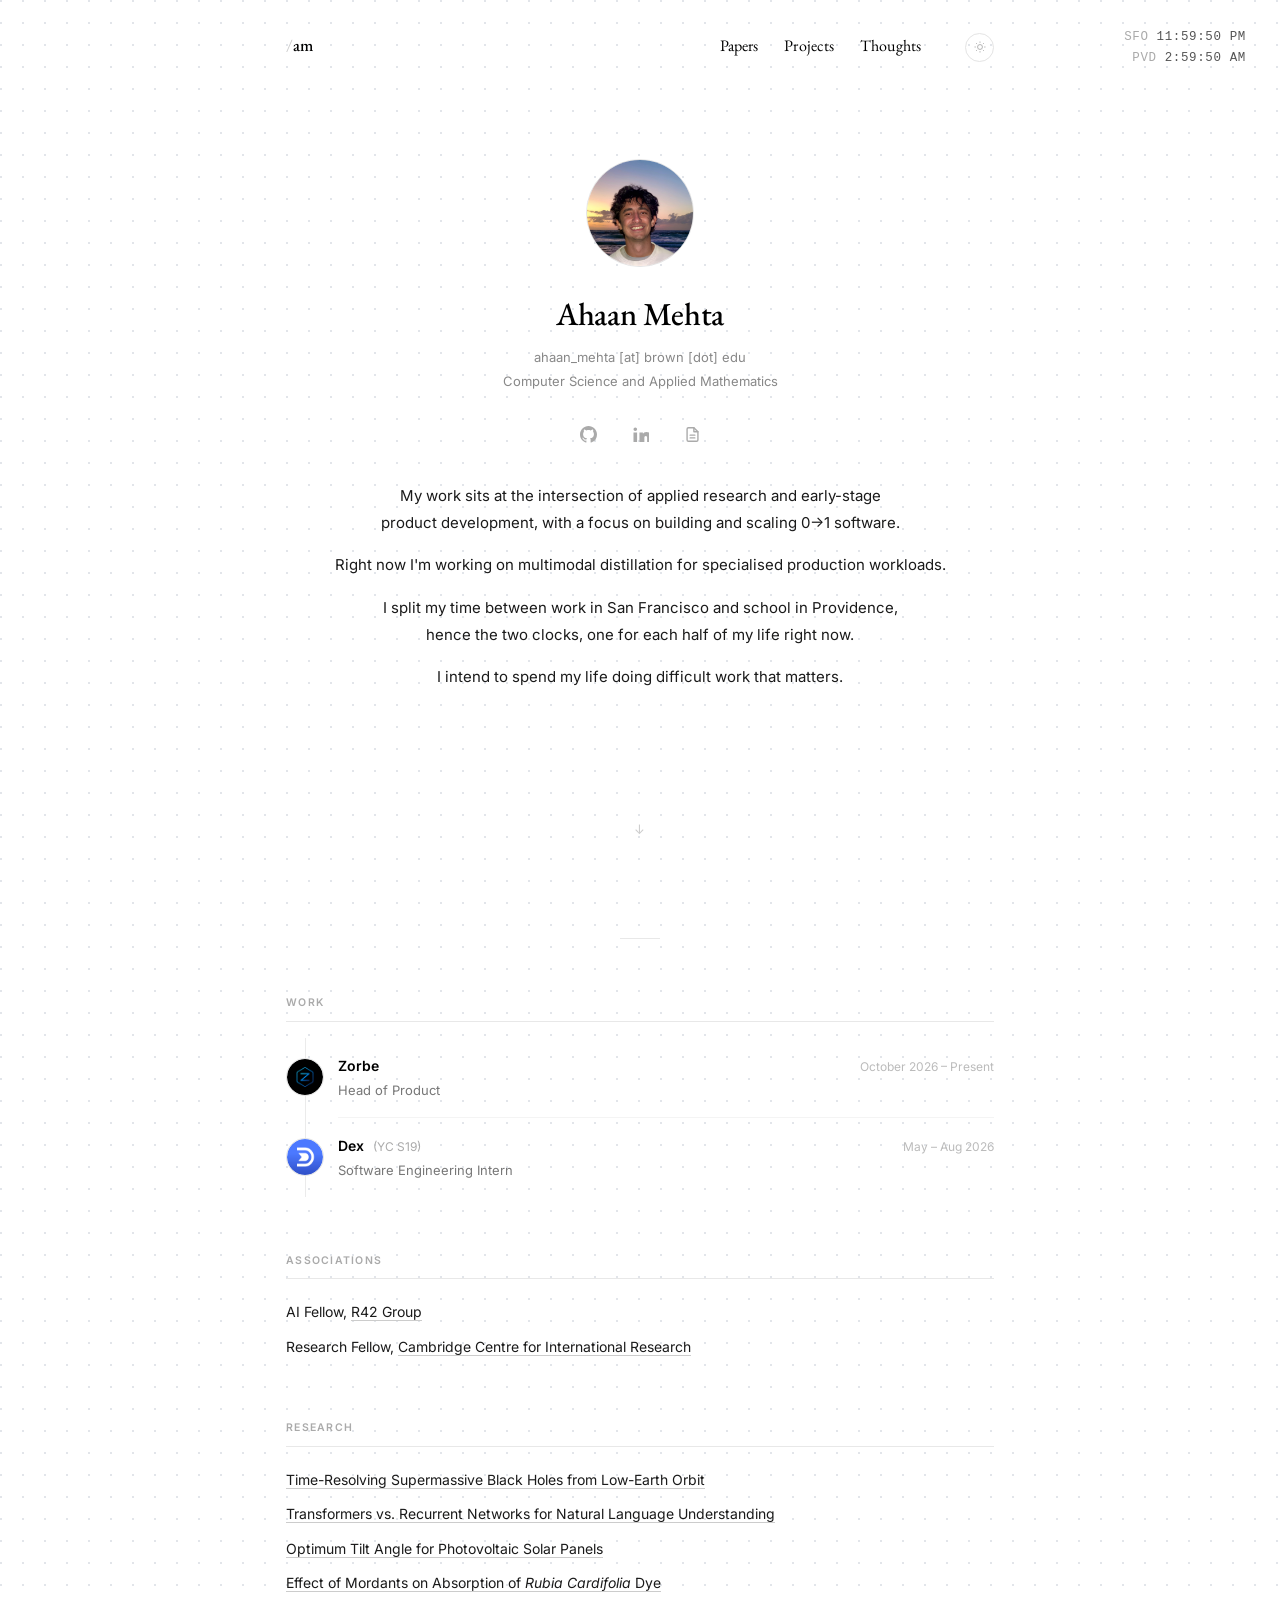
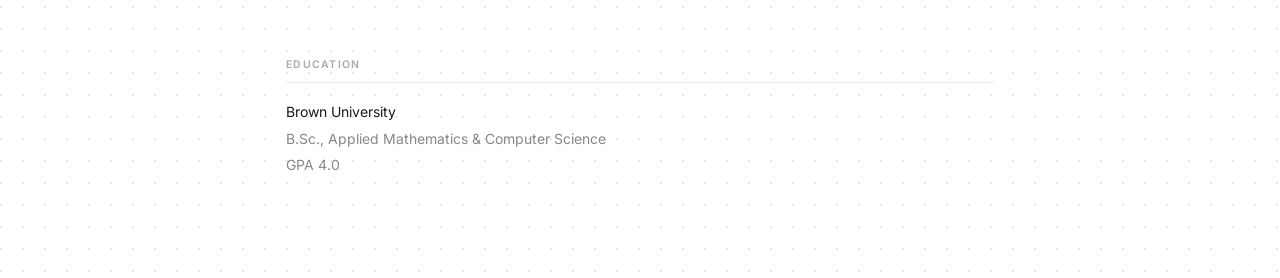
==== commit 2abe766c: "Dot grid, SFO clocks, icon links, nav rework, Zorbe, new About" ====
--- a/index.html
+++ b/index.html
@@ -83,35 +83,27 @@
   margin-bottom: 3px;
 }
 
-/* ── TOP LINKS ── */
+/* ── TOP LINKS (icons) ── */
 .links {
   display: flex;
   gap: 22px;
-  margin: 22px 0 34px;
-  flex-wrap: wrap;
+  margin: 24px 0 34px;
   justify-content: center;
   align-items: center;
 }
-.link-item {
-  position: relative;
-  display: inline-block;
-}
-.link-item a {
-  text-decoration: none;
-  color: var(--text);
-  font-family: var(--sans);
-  font-size: 13.5px;
-  font-weight: 400;
-  border-bottom: 1px solid var(--faint-3);
-  padding-bottom: 2px;
-  display: inline-block;
-  transition: border-color 0.18s, transform 0.18s ease;
-  transform-origin: center bottom;
-}
-.link-item a:hover {
-  border-color: var(--text);
-  transform: scale(1.09);
-}
+.icon-link {
+  color: var(--faint);
+  display: inline-flex;
+  align-items: center;
+  justify-content: center;
+  width: 30px;
+  height: 30px;
+  transition: color 0.18s ease, transform 0.18s ease;
+}
+.icon-link svg { width: 17px; height: 17px; fill: currentColor; display: block; }
+/* the resume mark is drawn in strokes, so it must not take a fill */
+.icon-link svg[stroke] { fill: none; }
+.icon-link:hover { color: var(--text); transform: translateY(-1px) scale(1.12); }
 
 /* ── BIO ── */
 .bio {
@@ -320,15 +312,15 @@
   <!-- TOP BAR -->
   <div class="topbar">
     <nav>
-      <button type="button" class="monogram" data-theme-toggle aria-label="Switch between light and dark"><span class="slash pre">/</span><span class="mark">am</span><span class="slash post">/</span></button>
+      <a href="index.html" class="monogram" aria-label="Ahaan Mehta, home"><span class="slash">/</span><span class="mark">am</span></a>
       <div class="nav-links">
-        <a href="index.html" class="active">Home</a>
-        <a href="research.html">Research</a>
+        <a href="research.html">Papers</a>
         <a href="projects.html">Projects</a>
         <a href="thoughts.html">Thoughts</a>
       </div>
+      <button type="button" class="theme-toggle" data-theme-toggle aria-label="Switch between light and dark"><svg class="sun" viewBox="0 0 24 24" aria-hidden="true"><circle cx="12" cy="12" r="4.2"/><path d="M12 2.6v2.2M12 19.2v2.2M2.6 12h2.2M19.2 12h2.2M5.4 5.4l1.6 1.6M17 17l1.6 1.6M18.6 5.4L17 7M7 17l-1.6 1.6"/></svg><svg class="moon" viewBox="0 0 24 24" aria-hidden="true"><path d="M20.5 14.2A8.4 8.4 0 019.8 3.5a8.5 8.5 0 1010.7 10.7z"/></svg></button>
     </nav>
-    <div class="clocks" aria-label="Local time in Bangalore and Providence"></div>
+    <div class="clocks" aria-label="Local time in San Francisco and Providence"></div>
   </div>
 
 <!-- ABOVE FOLD -->
@@ -340,33 +332,22 @@
 
     <h1>Ahaan Mehta</h1>
     <div class="meta">ahaan_mehta [at] brown [dot] edu</div>
-    <div class="meta">Computer Science, Applied Mathematics &amp; Economics</div>
-
-    <!-- TOP LINKS — hover for a preview card (see site.js) -->
+    <div class="meta">Computer Science and Applied Mathematics</div>
+
+    <!-- TOP LINKS — icons; hover shows a preview card (see site.js) -->
     <div class="links">
-      <div class="link-item">
-        <a href="https://github.com/ahaan025" target="_blank" rel="noopener" data-preview="github">GitHub</a>
-      </div>
-      <div class="link-item">
-        <a href="https://www.linkedin.com/in/ahaan-mehta/" target="_blank" rel="noopener" data-preview="linkedin">LinkedIn</a>
-      </div>
-      <div class="link-item">
-        <a href="https://substack.com/@ahaan025" target="_blank" rel="noopener" data-preview="substack">Substack</a>
-      </div>
-      <!-- ════════════════════════════════════════════════
-           TO UPDATE RÉSUMÉ: replace assets/resume.pdf
-           ════════════════════════════════════════════════ -->
-      <div class="link-item">
-        <a href="assets/resume.pdf" target="_blank" rel="noopener" data-preview="resume">Résumé</a>
-      </div>
+      <a class="icon-link" href="https://github.com/ahaan025" target="_blank" rel="noopener" data-preview="github" aria-label="GitHub"><svg viewBox="0 0 16 16" aria-hidden="true"><path d="M8 0C3.58 0 0 3.58 0 8c0 3.54 2.29 6.53 5.47 7.59.4.07.55-.17.55-.38 0-.19-.01-.82-.01-1.49-2.01.37-2.53-.49-2.69-.94-.09-.23-.48-.94-.82-1.13-.28-.15-.68-.52-.01-.53.63-.01 1.08.58 1.23.82.72 1.21 1.87.87 2.33.66.07-.52.28-.87.51-1.07-1.78-.2-3.64-.89-3.64-3.95 0-.87.31-1.59.82-2.15-.08-.2-.36-1.02.08-2.12 0 0 .67-.21 2.2.82.64-.18 1.32-.27 2-.27.68 0 1.36.09 2 .27 1.53-1.04 2.2-.82 2.2-.82.44 1.1.16 1.92.08 2.12.51.56.82 1.27.82 2.15 0 3.07-1.87 3.75-3.65 3.95.29.25.54.73.54 1.48 0 1.07-.01 1.93-.01 2.2 0 .21.15.46.55.38A8.013 8.013 0 0016 8c0-4.42-3.58-8-8-8z"/></svg></a>
+      <a class="icon-link" href="https://www.linkedin.com/in/ahaan-mehta/" target="_blank" rel="noopener" data-preview="linkedin" aria-label="LinkedIn"><svg viewBox="0 0 16 16" aria-hidden="true"><path d="M3.11 1.4a1.71 1.71 0 11-.02 3.42 1.71 1.71 0 01.02-3.42zM1.4 6.1h3.4V15H1.4zM7 6.1h3.26v1.22h.05c.45-.86 1.56-1.77 3.22-1.77 3.44 0 4.08 2.27 4.08 5.21V15h-3.4v-3.57c0-.85-.02-1.95-1.19-1.95-1.19 0-1.37.93-1.37 1.89V15H7z"/></svg></a>
+      <!-- TO UPDATE RESUME: replace assets/resume.pdf -->
+      <a class="icon-link" href="assets/resume.pdf" target="_blank" rel="noopener" data-preview="resume" aria-label="Resume"><svg viewBox="0 0 16 16" aria-hidden="true" fill="none" stroke="currentColor" stroke-width="1.3" stroke-linecap="round" stroke-linejoin="round"><path d="M9.3 1.6H4.2a1.3 1.3 0 00-1.3 1.3v10.2a1.3 1.3 0 001.3 1.3h7.6a1.3 1.3 0 001.3-1.3V5.4z"/><path d="M9.3 1.6v3.8h3.8M5.8 8.6h4.4M5.8 11.2h4.4"/></svg></a>
     </div>
 
     <!-- BIO -->
     <div class="bio">
-      <p>I'm a student at Brown University, working at the intersection of applied research and early-stage product development, with a focus on building and scaling 0→1 software systems. Outside of that, I think about game theory and philosophy, play soccer, and do card magic.</p>
-      <p>I split my time between home in Bangalore and school in Providence, so the top of the page holds two clocks, mostly so I know whether it's a reasonable hour to call home.</p>
-      <p>I also write, mostly to work out what I actually think. Those pieces live in <a href="thoughts.html">Thoughts</a>.</p>
-      <p>Last summer, I was a Software Engineering Intern at <strong>Dex (YC S19)</strong>.</p>
+      <p>My work sits at the intersection of applied research and early-stage product development, with a focus on building and scaling 0→1 software.</p>
+      <p>Right now I'm working on multimodal distillation for specialised production workloads.</p>
+      <p>I split my time between work in San Francisco and school in Providence, hence the two clocks, one for each half of my life right now.</p>
+      <p>I intend to spend my life doing difficult work that matters.</p>
     </div>
 
     <div class="scroll-hint">↓</div>
@@ -381,6 +362,23 @@
     <section>
       <div class="section-label">Work</div>
       <div class="timeline-track">
+
+        <div class="tl-item">
+          <div class="tl-dot">
+            <img src="assets/zorbe.png" alt="Zorbe">
+          </div>
+          <div class="tl-main">
+            <div class="tl-header">
+              <div>
+                <a class="tl-link" href="https://zorbe.ai" target="_blank" rel="noopener" data-preview="zorbe">
+                  <span class="tl-company">Zorbe</span>
+                </a>
+              </div>
+              <div class="tl-date">October 2026 – Present</div>
+            </div>
+            <div class="tl-role">Head of Product</div>
+          </div>
+        </div>
 
         <div class="tl-item">
           <div class="tl-dot">
@@ -425,24 +423,12 @@
       </div>
     </section>
 
-    <!-- PROJECTS -->
-    <section>
-      <div class="section-label">Projects</div>
-      <div class="rows">
-        <div class="row"><a href="https://othello-ai.netlify.app/" target="_blank" rel="noopener" data-preview="othello">Othello AI</a><span class="dim">, a minimax agent with recursive game-tree search</span></div>
-        <!-- Geodesic has no public repo yet; add the link back once it exists:
-             <a href="https://github.com/ahaan025/geodesic" target="_blank" rel="noopener" data-preview="geodesic">Geodesic</a> -->
-        <div class="row">Geodesic<span class="dim">, a Python library for visualising black holes</span></div>
-      </div>
-    </section>
-
     <!-- EDUCATION -->
     <section>
       <div class="section-label">Education</div>
       <div class="rows">
         <div class="row tight">Brown University</div>
         <div class="row tight"><span class="dim">B.Sc., Applied Mathematics &amp; Computer Science</span></div>
-        <div class="row tight"><span class="dim">B.A., Economics</span></div>
         <div class="row tight"><span class="dim">GPA 4.0</span></div>
       </div>
     </section>
--- a/style.css
+++ b/style.css
@@ -42,6 +42,7 @@
   --chrome:    #f2f2f2;
   --shadow:    rgba(0,0,0,0.12);
   --mark-bg:   #ffffff;
+  --dot:       #e2e5ea;
 
   /* warm paper tones — research / thoughts */
   --warm-ink:    #2a2620;
@@ -94,6 +95,7 @@
     --chrome:    #1f1f24;
     --shadow:    rgba(0,0,0,0.6);
     --mark-bg:   #f4f4f4;
+    --dot:       #1d1f25;
 
     --warm-ink:    #e8e3d6;
     --warm-ink-2:  #cfc9ba;
@@ -143,6 +145,7 @@
   --chrome:    #1f1f24;
   --shadow:    rgba(0,0,0,0.6);
   --mark-bg:   #f4f4f4;
+  --dot:       #1d1f25;
 
   --warm-ink:    #e8e3d6;
   --warm-ink-2:  #cfc9ba;
@@ -168,7 +171,11 @@
 html { background: var(--bg); }
 body {
   font-family: var(--sans);
-  background: transparent;   /* the sky layer sits behind this */
+  /* Faint dot grid, like ruled paper. The 1px offset keeps a dot
+     off the very corner so the grid reads as a field, not an edge. */
+  background-color: var(--bg);
+  background-image: radial-gradient(circle at 1px 1px, var(--dot) 1px, transparent 0);
+  background-size: 22px 22px;
   color: var(--text);
   font-size: 15px;
   line-height: 1.6;
@@ -196,40 +203,55 @@
   flex: 1;
   min-width: 0;
 }
+/* the whole group hugs the left; the clocks are fixed to the window */
 .monogram {
   font-family: var(--serif);
   font-size: 17px;
   font-weight: 500;
-  letter-spacing: 0;
   color: var(--text);
-  background: none;
-  border: none;
-  padding: 2px 0;
+  text-decoration: none;
   margin-right: 4px;
-  cursor: pointer;
   line-height: 1.6;
   display: inline-flex;
   align-items: baseline;
 }
 .monogram .mark { transition: letter-spacing 0.22s ease; }
 .monogram:hover .mark { letter-spacing: 0.04em; }
-.monogram .slash {
-  color: var(--faint-3);
-  transition: color 0.2s ease;
-}
+.monogram .slash { color: var(--faint-3); transition: color 0.2s ease; }
 .monogram:hover .slash { color: var(--text); }
-.monogram .pre  { margin-right: 1px; }
-.monogram .post { margin-left: 1px; display: none; }
-
-/* dark: the slash moves to the other side */
-:root[data-theme="dark"] .monogram .pre  { display: none; }
-:root[data-theme="dark"] .monogram .post { display: inline; }
+
+/* ── THEME SWITCH (sits in the nav, after the links) ── */
+.theme-toggle {
+  width: 29px;
+  height: 29px;
+  border-radius: 50%;
+  border: 1px solid var(--border);
+  background: none;
+  color: var(--faint);
+  display: inline-flex;
+  align-items: center;
+  justify-content: center;
+  cursor: pointer;
+  padding: 0;
+  margin-left: 20px;
+  flex-shrink: 0;
+  transition: color 0.18s, border-color 0.18s, transform 0.18s ease;
+}
+.theme-toggle:hover {
+  color: var(--text);
+  border-color: var(--faint-3);
+  transform: scale(1.08);
+}
+.theme-toggle svg { width: 14px; height: 14px; fill: none; stroke: currentColor; stroke-width: 1.5; }
+.theme-toggle .moon { display: none; }
+:root[data-theme="dark"] .theme-toggle .sun  { display: none; }
+:root[data-theme="dark"] .theme-toggle .moon { display: block; }
 @media (prefers-color-scheme: dark) {
-  :root:not([data-theme="light"]) .monogram .pre  { display: none; }
-  :root:not([data-theme="light"]) .monogram .post { display: inline; }
-}
-
-.nav-links { display: flex; gap: 26px; margin-left: auto; }
+  :root:not([data-theme="light"]) .theme-toggle .sun  { display: none; }
+  :root:not([data-theme="light"]) .theme-toggle .moon { display: block; }
+}
+
+.nav-links { display: flex; gap: 26px; margin-left: auto; }   /* links + switch ride the right edge */
 nav a {
   text-decoration: none;
   color: var(--text);
@@ -264,59 +286,6 @@
 }
 .clock-row .zone { color: var(--faint); margin-right: 8px; }
 
-
-/* ── WORLD MAP ──
-   A coastline map behind the page with the real day/night
-   terminator drawn on it, recomputed from the sun's position,
-   plus a pin on each city. Masked out through the middle so it
-   never sits under the text. Built by site.js; no JS, no map. */
-.worldmap {
-  position: fixed;
-  inset: 0;
-  z-index: -1;
-  overflow: hidden;
-  pointer-events: none;
-  opacity: var(--map-alpha, 0.38);
-  -webkit-mask-image: radial-gradient(ellipse 52% 60% at 50% 48%,
-    rgb(0 0 0 / 0) 0%, rgb(0 0 0 / 0) 46%, rgb(0 0 0 / 1) 98%);
-          mask-image: radial-gradient(ellipse 52% 60% at 50% 48%,
-    rgb(0 0 0 / 0) 0%, rgb(0 0 0 / 0) 46%, rgb(0 0 0 / 1) 98%);
-}
-.worldmap svg { display: block; width: 100%; height: 100%; }
-
-.wm-land  { fill: var(--map-land); stroke: var(--map-coast); stroke-width: 0.22; }
-.wm-night { fill: var(--map-night); opacity: var(--map-night-alpha, 0.34); }
-.wm-term  { fill: none; stroke: var(--map-term); stroke-width: 0.3; }
-
-:root {
-  --map-land:      #e9edf2;
-  --map-coast:     #c8d0da;
-  --map-night:     #1b2340;
-  --map-term:      #9aa6b4;
-}
-:root[data-theme="dark"] {
-  --map-alpha:       0.5;
-  --map-land:        #1b1e26;
-  --map-coast:       #2f3642;
-  --map-night:       #05060a;
-  --map-night-alpha: 0.55;
-  --map-term:        #3d4654;
-}
-@media (prefers-color-scheme: dark) {
-  :root:not([data-theme="light"]) {
-    --map-alpha:       0.5;
-    --map-land:        #1b1e26;
-    --map-coast:       #2f3642;
-    --map-night:       #05060a;
-    --map-night-alpha: 0.55;
-    --map-term:        #3d4654;
-  }
-}
-
-/* Phones: the map competes with the text, so pull it right back. */
-@media (max-width: 640px) {
-  .worldmap { opacity: calc(var(--map-alpha, 0.38) * 0.55); }
-}
 
 /* ── LINK PREVIEW CARD (built by site.js) ── */
 .preview-card {
